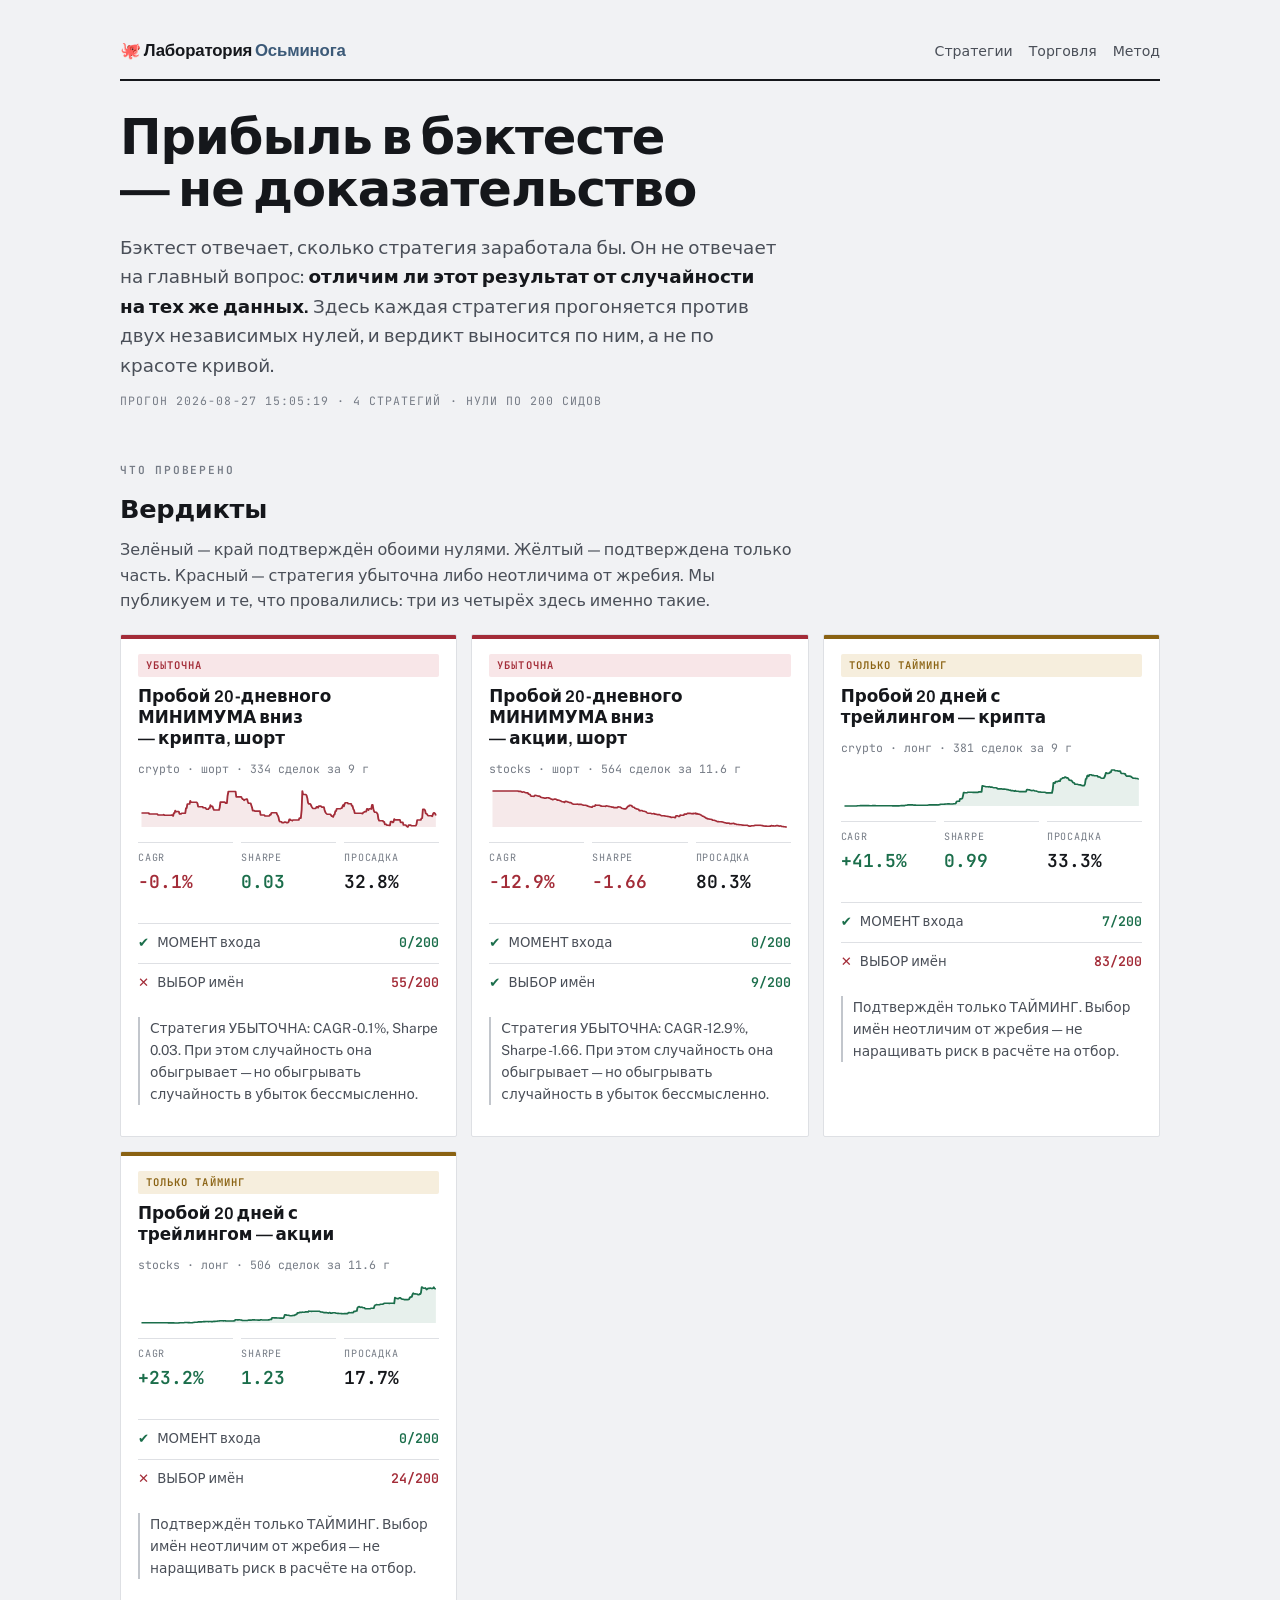
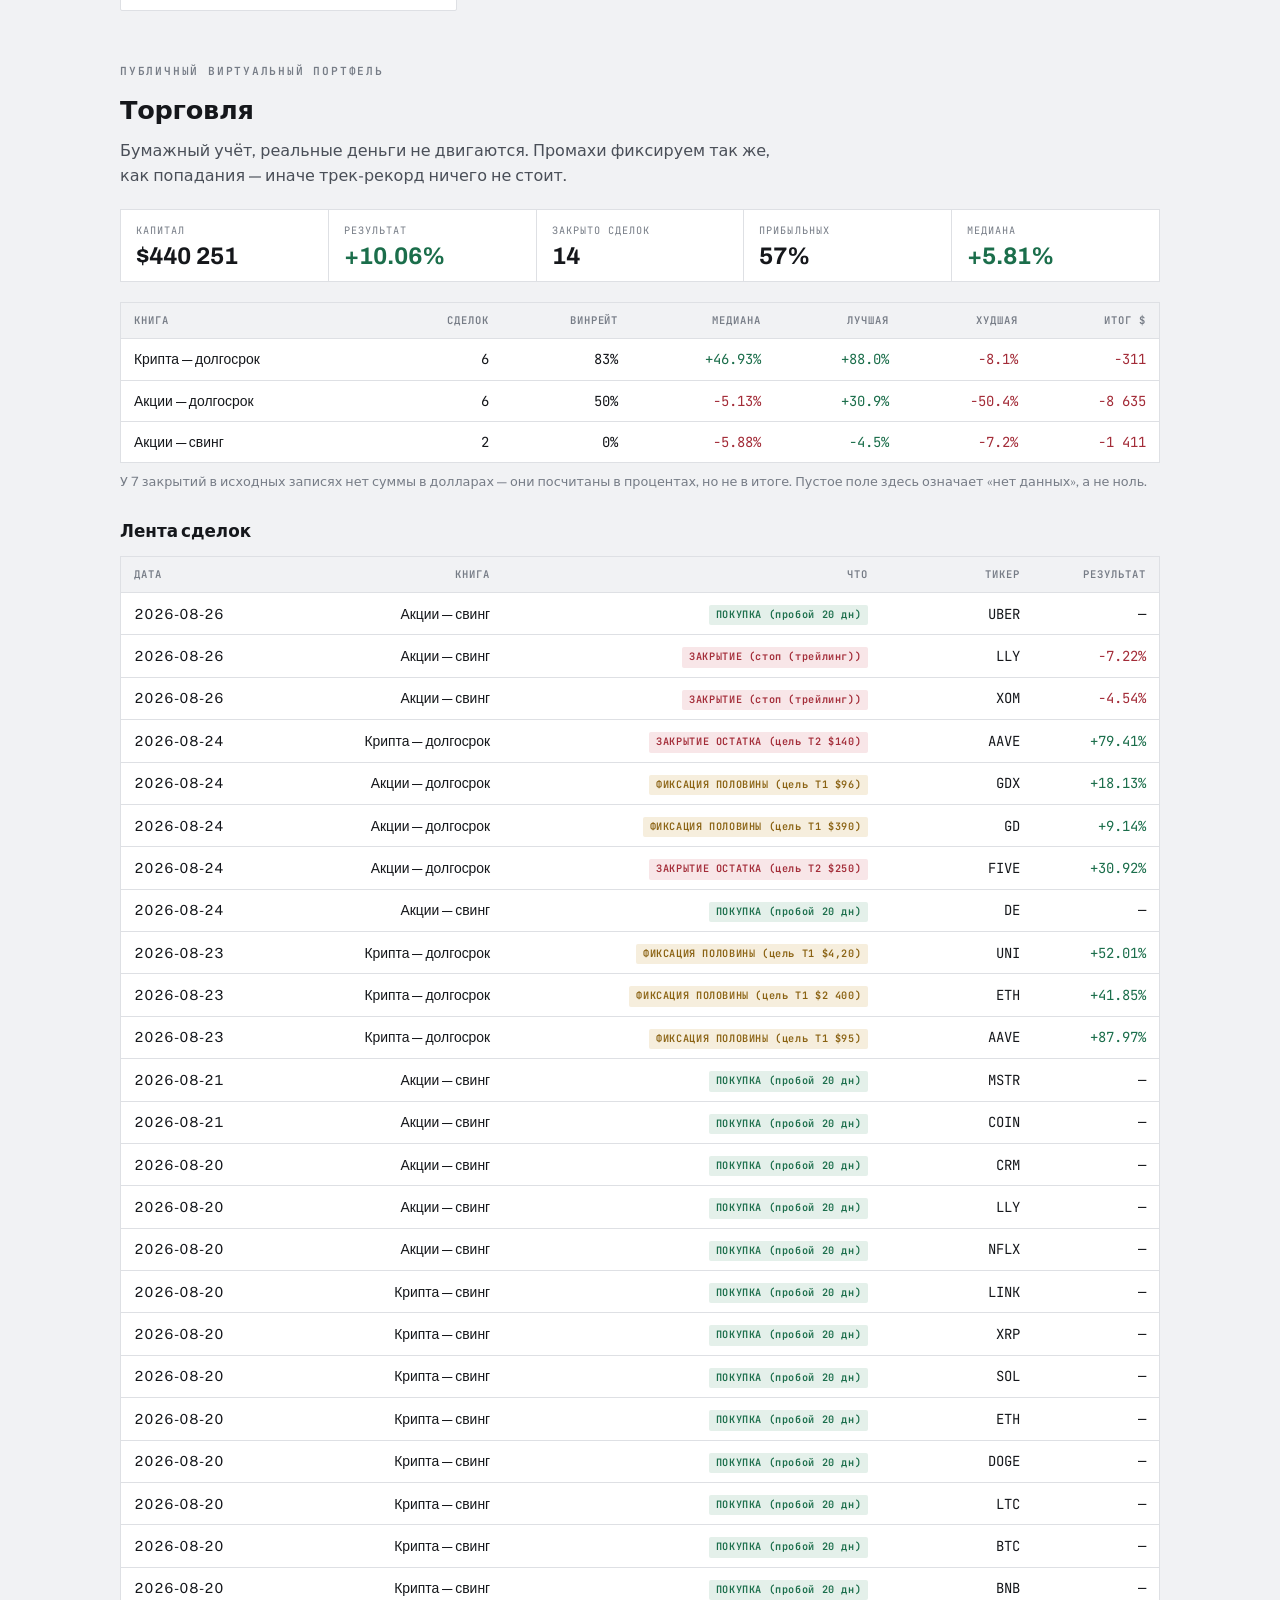
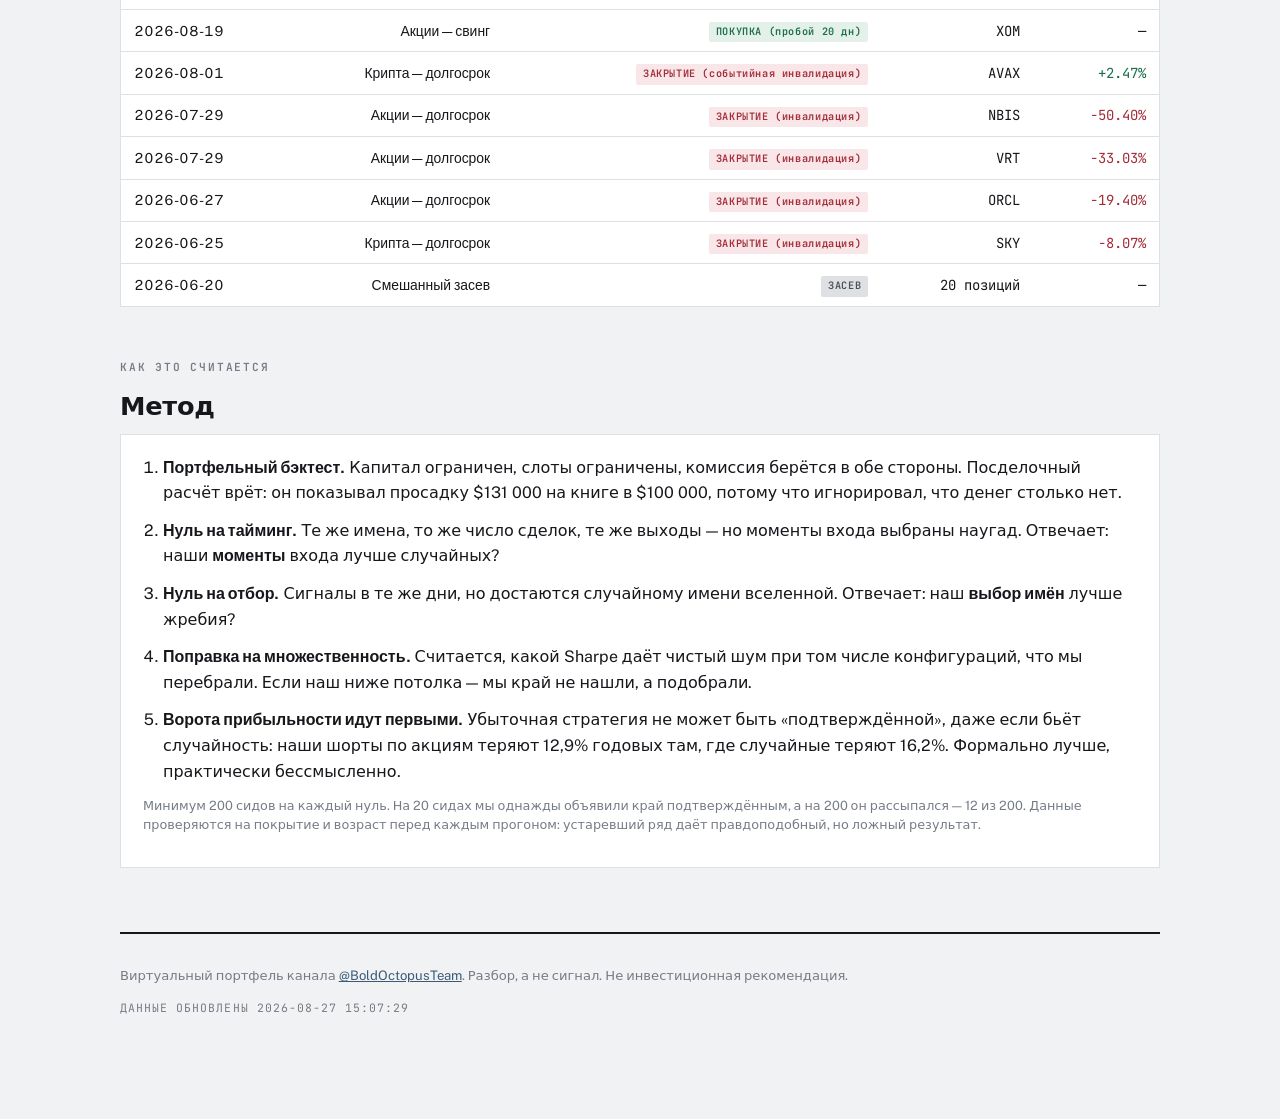
==== index.html @ 8f986a15 "Лаборатория Осьминога: проверка стратегий против случайности" ====
<!doctype html>
<html lang="ru">
<head>
<meta charset="utf-8">
<meta name="viewport" content="width=device-width, initial-scale=1">
<title>Лаборатория Осьминога — проверка стратегий против случайности</title>
<meta name="description" content="Бэктест отвечает, сколько заработала бы стратегия. Мы отвечаем на другой вопрос: отличим ли результат от случайности на тех же данных.">
<link rel="preconnect" href="https://fonts.googleapis.com">
<link rel="preconnect" href="https://fonts.gstatic.com" crossorigin>
<link rel="stylesheet" href="https://fonts.googleapis.com/css2?family=Archivo:wght@500;600;700&family=Public+Sans:wght@400;500;600&family=JetBrains+Mono:wght@400;500;600&display=swap">
<style>
:root{
  --paper:#F1F2F4; --card:#FFFFFF; --ink:#15171B; --soft:#4A4F58; --mute:#767C86;
  --rule:#DEE0E4; --firm:#C2C6CC;
  --slate:#3C5A78;
  --ok:#1B6E4B; --ok-bg:#E4F0EA;
  --warn:#8A6212; --warn-bg:#F6EEDD;
  --bad:#A32C38; --bad-bg:#F8E6E8;
}
@media (prefers-color-scheme:dark){:root:not([data-theme="light"]){
  --paper:#131519; --card:#1B1E24; --ink:#E9EBEF; --soft:#AEB4BE; --mute:#7F8792;
  --rule:#2A2E36; --firm:#3D434D;
  --slate:#8FB0D0;
  --ok:#5CC08C; --ok-bg:#16291F;
  --warn:#D5A052; --warn-bg:#2B2216;
  --bad:#E4737F; --bad-bg:#2E1A1D;
}}
:root[data-theme="dark"]{
  --paper:#131519; --card:#1B1E24; --ink:#E9EBEF; --soft:#AEB4BE; --mute:#7F8792;
  --rule:#2A2E36; --firm:#3D434D; --slate:#8FB0D0;
  --ok:#5CC08C; --ok-bg:#16291F; --warn:#D5A052; --warn-bg:#2B2216;
  --bad:#E4737F; --bad-bg:#2E1A1D;
}
*{box-sizing:border-box}
body{margin:0;background:var(--paper);color:var(--ink);
  font-family:"Public Sans",system-ui,-apple-system,sans-serif;font-size:16px;line-height:1.6;
  -webkit-font-smoothing:antialiased}
.wrap{max-width:1080px;margin:0 auto;padding:0 20px 90px}
h1,h2,h3{font-family:Archivo,system-ui,sans-serif;text-wrap:balance;margin:0}
h1{font-size:clamp(2rem,5vw,3.1rem);font-weight:700;line-height:1.05;letter-spacing:-.02em}
h2{font-size:1.6rem;font-weight:700;letter-spacing:-.01em;margin-bottom:6px}
h3{font-size:1.05rem;font-weight:600}
a{color:var(--slate)}
.mono{font-family:"JetBrains Mono",ui-monospace,monospace;font-variant-numeric:tabular-nums}

header.top{border-bottom:2px solid var(--ink);padding:38px 0 14px;margin-bottom:30px;
  display:flex;flex-wrap:wrap;gap:8px 20px;align-items:baseline}
.brand{font-family:Archivo,sans-serif;font-weight:700;font-size:1.05rem;letter-spacing:-.01em}
.brand span{color:var(--slate)}
nav{margin-left:auto;display:flex;gap:16px;flex-wrap:wrap}
nav a{font-size:.88rem;font-weight:500;text-decoration:none;color:var(--soft)}
nav a:hover{color:var(--ink)}
.lede{font-size:1.15rem;color:var(--soft);max-width:660px;margin:18px 0 8px}
.lede b{color:var(--ink);font-weight:600}
.stamp{font-family:"JetBrains Mono",monospace;font-size:.72rem;letter-spacing:.09em;
  text-transform:uppercase;color:var(--mute)}

section{margin-top:52px;scroll-margin-top:20px}
.eyebrow{font-family:"JetBrains Mono",monospace;font-size:.7rem;font-weight:600;
  letter-spacing:.16em;text-transform:uppercase;color:var(--mute);display:block;margin-bottom:10px}
.sub{color:var(--soft);max-width:680px;margin:0 0 20px}

/* --- вердикты --- */
.grid{display:grid;grid-template-columns:repeat(auto-fit,minmax(285px,1fr));gap:14px}
.strat{background:var(--card);border:1px solid var(--rule);border-radius:2px;
  padding:0;overflow:hidden;display:flex;flex-direction:column}
.strat .bar{height:4px}
.bar.confirmed{background:var(--ok)} .bar.timing_only,.bar.selection_only{background:var(--warn)}
.bar.not_confirmed,.bar.unprofitable{background:var(--bad)}
.strat .body{padding:15px 17px 17px;display:flex;flex-direction:column;gap:10px;flex:1}
.tag{display:inline-block;font-family:"JetBrains Mono",monospace;font-size:.66rem;font-weight:600;
  letter-spacing:.1em;text-transform:uppercase;padding:3px 8px;border-radius:2px}
.tag.confirmed{background:var(--ok-bg);color:var(--ok)}
.tag.timing_only,.tag.selection_only{background:var(--warn-bg);color:var(--warn)}
.tag.not_confirmed,.tag.unprofitable{background:var(--bad-bg);color:var(--bad)}
.strat h3{line-height:1.25}
.meta{font-family:"JetBrains Mono",monospace;font-size:.72rem;color:var(--mute)}
.nums{display:grid;grid-template-columns:repeat(3,1fr);gap:8px;margin-top:2px}
.nums div{border-top:1px solid var(--rule);padding-top:7px}
.nums dt{font-family:"JetBrains Mono",monospace;font-size:.63rem;letter-spacing:.08em;
  text-transform:uppercase;color:var(--mute);margin-bottom:2px}
.nums dd{margin:0;font-family:"JetBrains Mono",monospace;font-size:1.12rem;font-weight:600}
.pos{color:var(--ok)} .neg{color:var(--bad)}
.spark{width:100%;height:42px;display:block}
.nullrow{display:flex;gap:8px;align-items:baseline;font-size:.83rem;color:var(--soft);
  border-top:1px solid var(--rule);padding-top:8px}
.nullrow b{font-family:"JetBrains Mono",monospace;font-weight:600}
.pass{color:var(--ok)} .fail{color:var(--bad)}
.why{font-size:.86rem;color:var(--soft);border-left:2px solid var(--firm);padding-left:10px}

/* --- таблицы --- */
.tbox{overflow-x:auto;border:1px solid var(--rule);background:var(--card)}
table{border-collapse:collapse;width:100%;min-width:600px;font-size:.87rem}
th,td{padding:9px 13px;text-align:right;border-bottom:1px solid var(--rule);
  font-variant-numeric:tabular-nums}
th:first-child,td:first-child{text-align:left}
thead th{font-family:"JetBrains Mono",monospace;font-size:.66rem;font-weight:600;
  letter-spacing:.09em;text-transform:uppercase;color:var(--mute);background:var(--paper)}
tbody td{font-family:"JetBrains Mono",monospace}
tbody td:first-child,tbody td.txt{font-family:"Public Sans",sans-serif}
tbody tr:last-child td{border-bottom:none}
.pill{display:inline-block;font-family:"JetBrains Mono",monospace;font-size:.64rem;
  font-weight:600;padding:2px 7px;border-radius:2px;letter-spacing:.06em}
.pill.close{background:var(--bad-bg);color:var(--bad)}
.pill.partial{background:var(--warn-bg);color:var(--warn)}
.pill.open{background:var(--ok-bg);color:var(--ok)}
.pill.seed{background:var(--rule);color:var(--soft)}

.kpi{display:grid;grid-template-columns:repeat(auto-fit,minmax(140px,1fr));gap:1px;
  background:var(--rule);border:1px solid var(--rule);margin-bottom:20px}
.kpi div{background:var(--card);padding:13px 15px}
.kpi dt{font-family:"JetBrains Mono",monospace;font-size:.64rem;letter-spacing:.1em;
  text-transform:uppercase;color:var(--mute);margin-bottom:5px}
.kpi dd{margin:0;font-family:Archivo,sans-serif;font-size:1.5rem;font-weight:700;
  font-variant-numeric:tabular-nums;line-height:1}

.note{font-size:.8rem;color:var(--mute);margin-top:9px;line-height:1.5}
.method{background:var(--card);border:1px solid var(--rule);padding:20px 22px}
.method ol{margin:0;padding-left:20px}
.method li{margin-bottom:12px}
.method li b{font-family:Archivo,sans-serif}
footer{border-top:2px solid var(--ink);margin-top:64px;padding-top:18px;
  font-size:.82rem;color:var(--mute)}
.err{background:var(--bad-bg);color:var(--bad);padding:14px 16px;border:1px solid var(--bad)}
</style>
</head>
<body>
<div class="wrap">

<header class="top">
  <div class="brand">🐙 Лаборатория <span>Осьминога</span></div>
  <nav>
    <a href="#verdicts">Стратегии</a>
    <a href="#trading">Торговля</a>
    <a href="#method">Метод</a>
  </nav>
</header>

<h1>Прибыль в бэктесте — не доказательство</h1>
<p class="lede">Бэктест отвечает, сколько стратегия заработала бы. Он не отвечает на главный вопрос: <b>отличим ли этот результат от случайности на тех же данных.</b> Здесь каждая стратегия прогоняется против двух независимых нулей, и вердикт выносится по ним, а не по красоте кривой.</p>
<p class="stamp" id="stamp">загрузка…</p>

<section id="verdicts">
  <span class="eyebrow">Что проверено</span>
  <h2>Вердикты</h2>
  <p class="sub">Зелёный — край подтверждён обоими нулями. Жёлтый — подтверждена только часть. Красный — стратегия убыточна либо неотличима от жребия. Мы публикуем и те, что провалились: три из четырёх здесь именно такие.</p>
  <div class="grid" id="strats"></div>
</section>

<section id="trading">
  <span class="eyebrow">Публичный виртуальный портфель</span>
  <h2>Торговля</h2>
  <p class="sub">Бумажный учёт, реальные деньги не двигаются. Промахи фиксируем так же, как попадания — иначе трек-рекорд ничего не стоит.</p>
  <dl class="kpi" id="kpi"></dl>
  <div class="tbox"><table id="books"></table></div>
  <p class="note" id="booknote"></p>
  <h3 style="margin:28px 0 10px">Лента сделок</h3>
  <div class="tbox"><table id="trades"></table></div>
</section>

<section id="method">
  <span class="eyebrow">Как это считается</span>
  <h2>Метод</h2>
  <div class="method">
    <ol>
      <li><b>Портфельный бэктест.</b> Капитал ограничен, слоты ограничены, комиссия берётся в обе стороны. Посделочный расчёт врёт: он показывал просадку $131 000 на книге в $100 000, потому что игнорировал, что денег столько нет.</li>
      <li><b>Нуль на тайминг.</b> Те же имена, то же число сделок, те же выходы — но моменты входа выбраны наугад. Отвечает: наши <b>моменты</b> входа лучше случайных?</li>
      <li><b>Нуль на отбор.</b> Сигналы в те же дни, но достаются случайному имени вселенной. Отвечает: наш <b>выбор имён</b> лучше жребия?</li>
      <li><b>Поправка на множественность.</b> Считается, какой Sharpe даёт чистый шум при том числе конфигураций, что мы перебрали. Если наш ниже потолка — мы край не нашли, а подобрали.</li>
      <li><b>Ворота прибыльности идут первыми.</b> Убыточная стратегия не может быть «подтверждённой», даже если бьёт случайность: наши шорты по акциям теряют 12,9% годовых там, где случайные теряют 16,2%. Формально лучше, практически бессмысленно.</li>
    </ol>
    <p class="note">Минимум 200 сидов на каждый нуль. На 20 сидах мы однажды объявили край подтверждённым, а на 200 он рассыпался — 12 из 200. Данные проверяются на покрытие и возраст перед каждым прогоном: устаревший ряд даёт правдоподобный, но ложный результат.</p>
  </div>
</section>

<footer>
  <p>Виртуальный портфель канала <a href="https://t.me/BoldOctopusTeam">@BoldOctopusTeam</a>. Разбор, а не сигнал. Не инвестиционная рекомендация.</p>
  <p id="foot" class="stamp"></p>
</footer>
</div>

<script>
const fmt=(v,d=1)=>v==null?"н/д":(v>0?"+":"")+v.toFixed(d);
const cls=v=>v==null?"":(v>0?"pos":v<0?"neg":"");
const esc=s=>String(s??"").replace(/[&<>"]/g,c=>({"&":"&amp;","<":"&lt;",">":"&gt;",'"':"&quot;"}[c]));

function spark(curve){
  if(!curve||curve.length<2) return "";
  const n=curve.length, lo=Math.min(...curve), hi=Math.max(...curve), W=260, H=42, P=3;
  const X=i=>P+i*(W-2*P)/(n-1), Y=v=>H-P-(v-lo)/(hi-lo||1)*(H-2*P);
  const line=curve.map((v,i)=>(i?"L":"M")+X(i).toFixed(1)+" "+Y(v).toFixed(1)).join(" ");
  const up=curve[n-1]>=curve[0];
  const col=up?"var(--ok)":"var(--bad)";
  return `<svg class="spark" viewBox="0 0 ${W} ${H}" preserveAspectRatio="none" aria-hidden="true">
    <path d="${line} L${X(n-1).toFixed(1)} ${H-P} L${P} ${H-P} Z" fill="${col}" opacity=".10"/>
    <path d="${line}" fill="none" stroke="${col}" stroke-width="1.6" stroke-linejoin="round"/></svg>`;
}

function nullRow(n){
  if(!n||n.error) return "";
  const ok=n.passed;
  return `<div class="nullrow"><span class="${ok?'pass':'fail'}">${ok?"✔":"✕"}</span>
    <span style="flex:1">${esc(n.what)}</span>
    <b class="${ok?'pass':'fail'}">${n.beat}/${n.n}</b></div>`;
}

fetch("lab.json").then(r=>r.json()).then(d=>{
  document.getElementById("stamp").textContent =
    "прогон "+d.generated.replace("T"," ")+" · "+d.strategies.length+" стратегий · нули по "+
    (d.strategies[0]?.seeds??200)+" сидов";
  document.getElementById("strats").innerHTML = d.strategies.map(s=>{
    const st=s.overall.state, r=s.real, h=s.health;
    const label={confirmed:"край подтверждён",timing_only:"только тайминг",
      selection_only:"только отбор",not_confirmed:"не подтверждён",unprofitable:"убыточна"}[st]||st;
    const stale=h.state!=="fresh"?` · ⚠ данные ${h.age_days} дн`:"";
    return `<article class="strat"><div class="bar ${st}"></div><div class="body">
      <span class="tag ${st}">${label}</span>
      <h3>${esc(s.name)}</h3>
      <div class="meta">${esc(s.universe)} · ${s.direction==="short"?"шорт":"лонг"} · ${r.trades} сделок за ${r.years} г${stale}</div>
      ${spark(r.curve)}
      <dl class="nums">
        <div><dt>CAGR</dt><dd class="${cls(r.cagr)}">${fmt(r.cagr)}%</dd></div>
        <div><dt>Sharpe</dt><dd class="${cls(r.sharpe)}">${r.sharpe.toFixed(2)}</dd></div>
        <div><dt>просадка</dt><dd>${r.dd.toFixed(1)}%</dd></div>
      </dl>
      ${nullRow(s.timing)}${nullRow(s.selection)}
      <p class="why">${esc(s.overall.text)}</p>
    </div></article>`;
  }).join("");
}).catch(e=>{document.getElementById("strats").innerHTML=
  '<div class="err">Не удалось загрузить lab.json — вердикты не показаны. Это отсутствие данных, а не отсутствие проблем.</div>';});

fetch("trades.json").then(r=>r.json()).then(d=>{
  const t=d.stats.total, s=d.summary||{};
  document.getElementById("kpi").innerHTML=`
    <div><dt>капитал</dt><dd>$${Math.round(s.value||0).toLocaleString("ru")}</dd></div>
    <div><dt>результат</dt><dd class="${cls(s.pnl_pct)}">${fmt(s.pnl_pct,2)}%</dd></div>
    <div><dt>закрыто сделок</dt><dd>${t.n}</dd></div>
    <div><dt>прибыльных</dt><dd>${t.win_rate.toFixed(0)}%</dd></div>
    <div><dt>медиана</dt><dd class="${cls(t.median)}">${fmt(t.median,2)}%</dd></div>`;

  const bk=Object.values(d.stats.by_book);
  document.getElementById("books").innerHTML=
    `<thead><tr><th>Книга</th><th>Сделок</th><th>Винрейт</th><th>Медиана</th><th>Лучшая</th><th>Худшая</th><th>Итог $</th></tr></thead><tbody>`+
    bk.map(b=>`<tr><td>${esc(b.title)}</td><td>${b.n}</td><td>${b.win_rate.toFixed(0)}%</td>
      <td class="${cls(b.median)}">${fmt(b.median,2)}%</td>
      <td class="pos">${fmt(b.best,1)}%</td><td class="neg">${fmt(b.worst,1)}%</td>
      <td class="${cls(b.usd)}">${b.usd==null?"нет сумм":Math.round(b.usd).toLocaleString("ru")}</td></tr>`).join("")+
    `</tbody>`;
  const miss=bk.reduce((a,b)=>a+(b.usd_missing||0),0);
  document.getElementById("booknote").textContent = miss
    ? `У ${miss} закрытий в исходных записях нет суммы в долларах — они посчитаны в процентах, но не в итоге. Пустое поле здесь означает «нет данных», а не ноль.`
    : "";

  const tr=d.trades.slice().reverse();
  document.getElementById("trades").innerHTML=
    `<thead><tr><th>Дата</th><th>Книга</th><th>Что</th><th>Тикер</th><th>Результат</th></tr></thead><tbody>`+
    tr.map(x=>`<tr><td class="mono">${esc(x.date)}</td><td class="txt">${esc(x.book_title)}</td>
      <td class="txt"><span class="pill ${x.kind}">${esc(x.action).slice(0,34)}</span></td>
      <td>${esc(x.ticker)}</td>
      <td class="${cls(x.pct)}">${x.pct==null?"—":fmt(x.pct,2)+"%"}</td></tr>`).join("")+
    `</tbody>`;
  document.getElementById("foot").textContent="данные обновлены "+d.generated.replace("T"," ");
}).catch(e=>{document.getElementById("kpi").innerHTML=
  '<div class="err">Не удалось загрузить trades.json.</div>';});
</script>
</body>
</html>
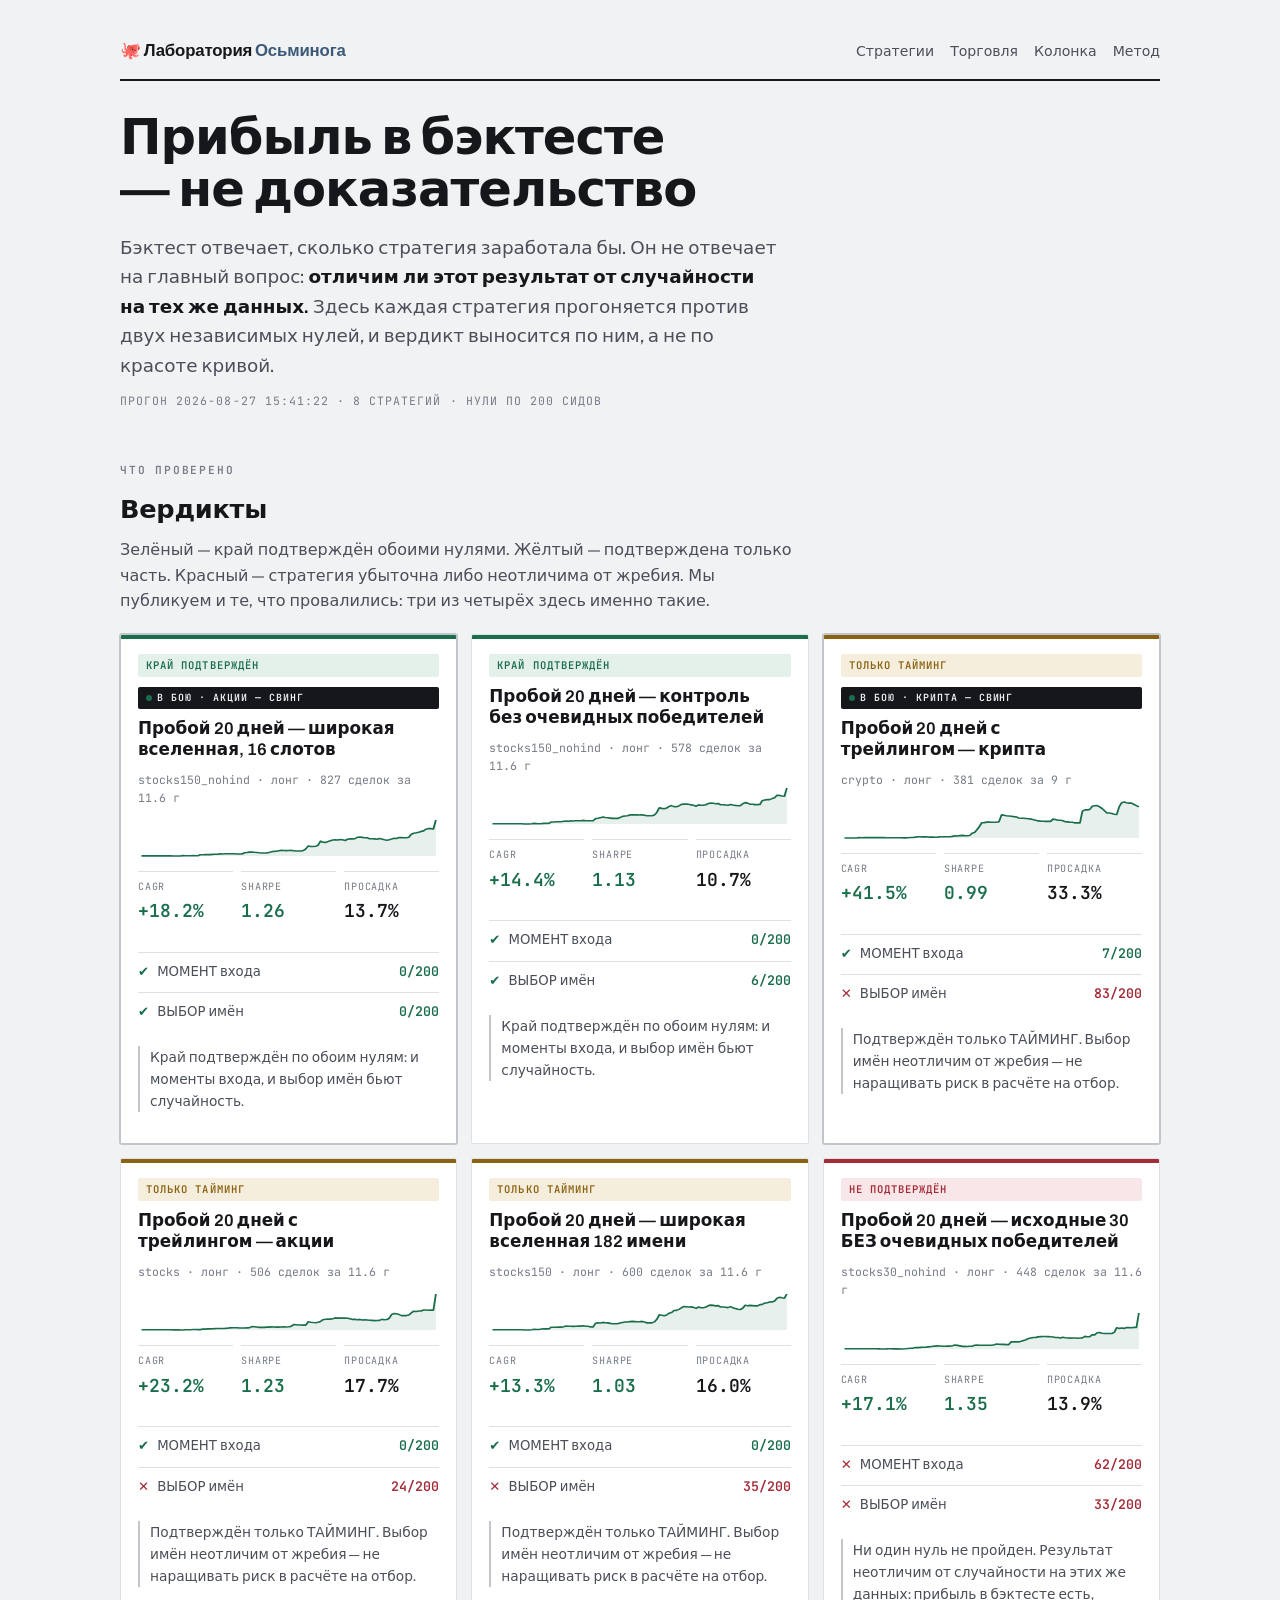
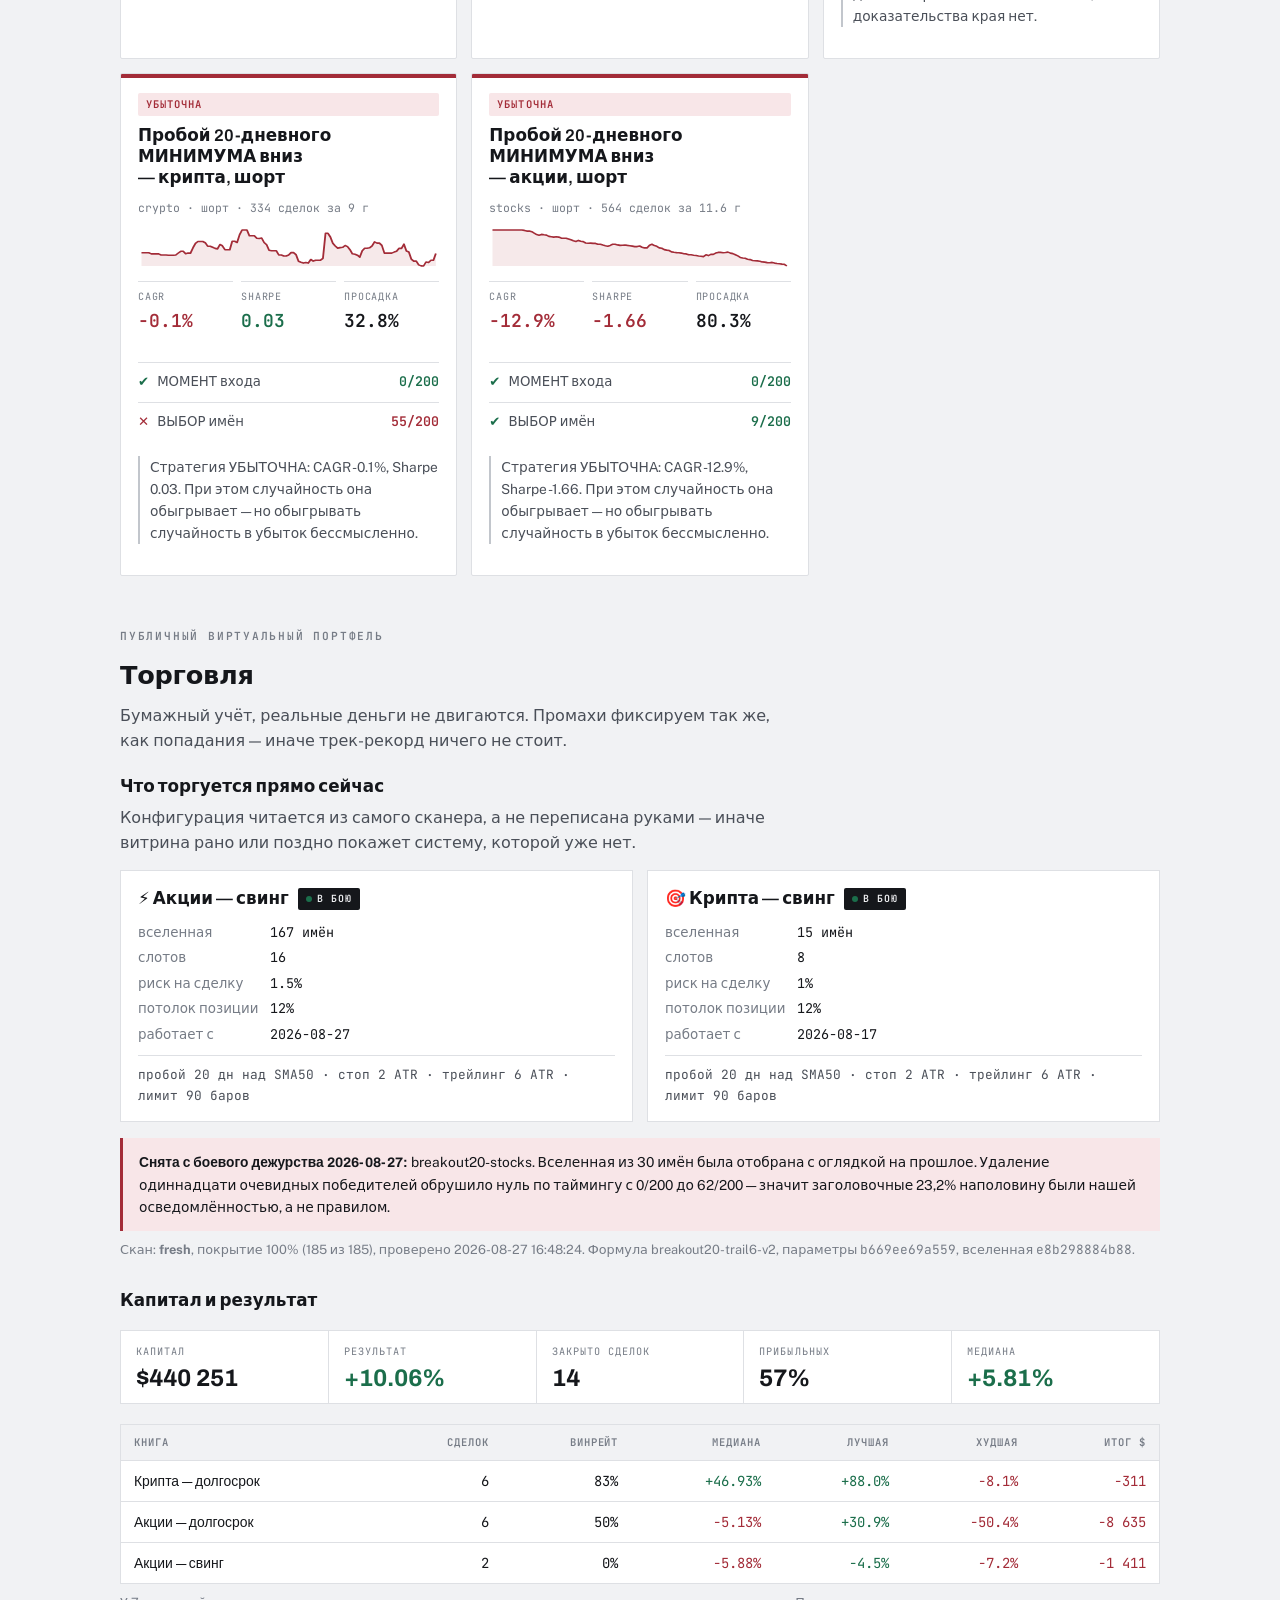
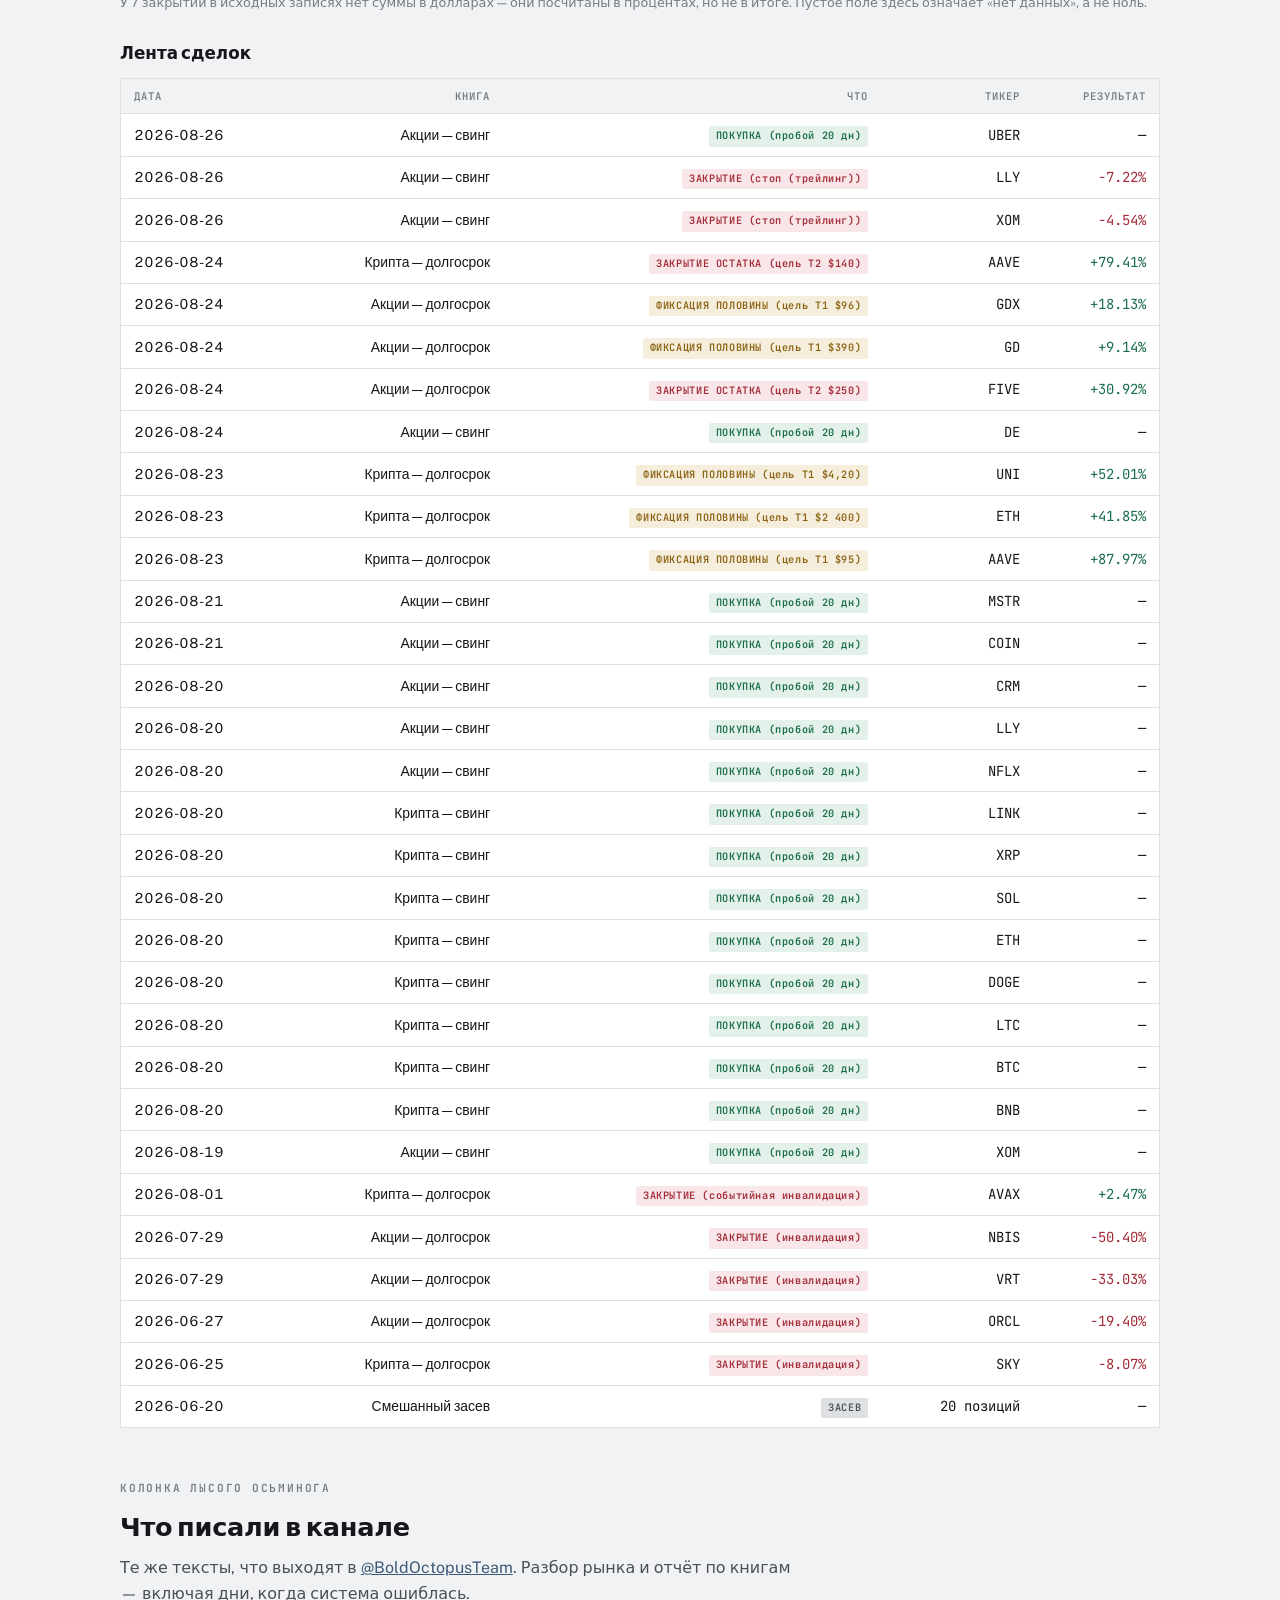
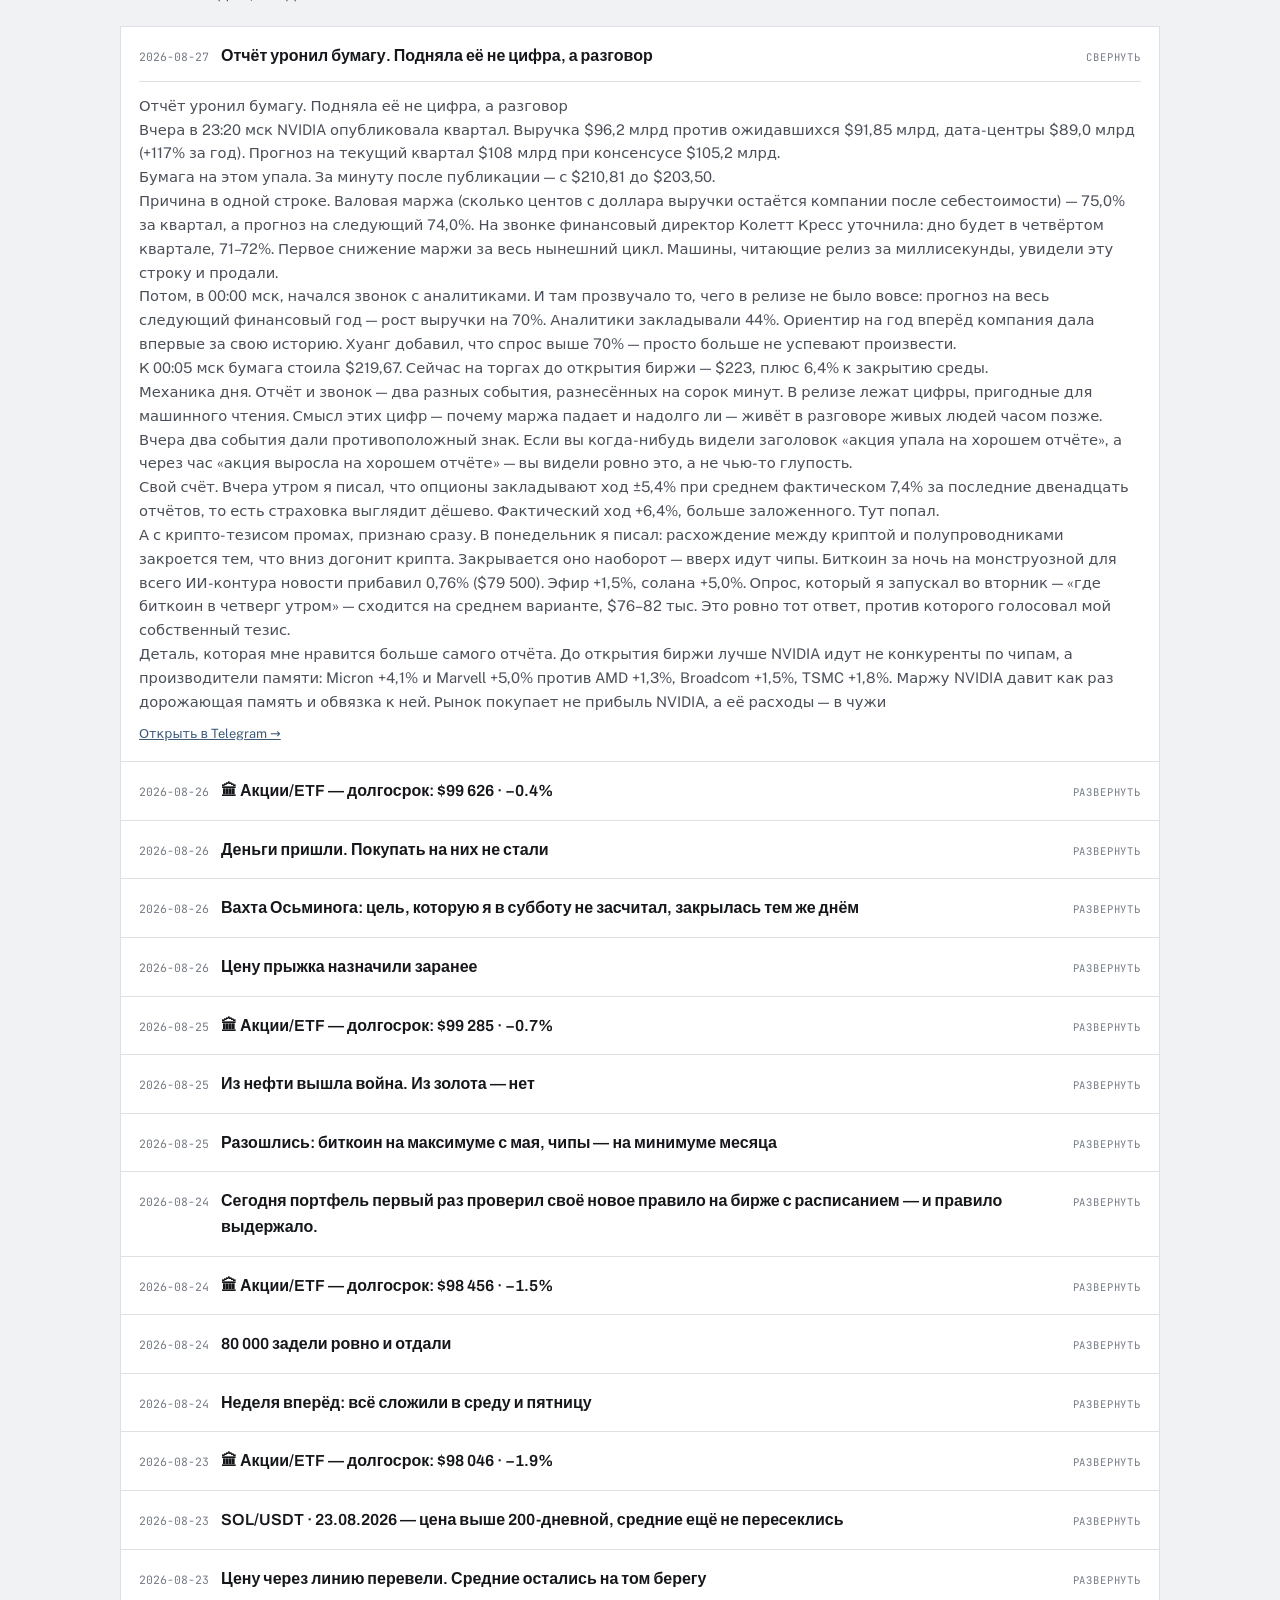
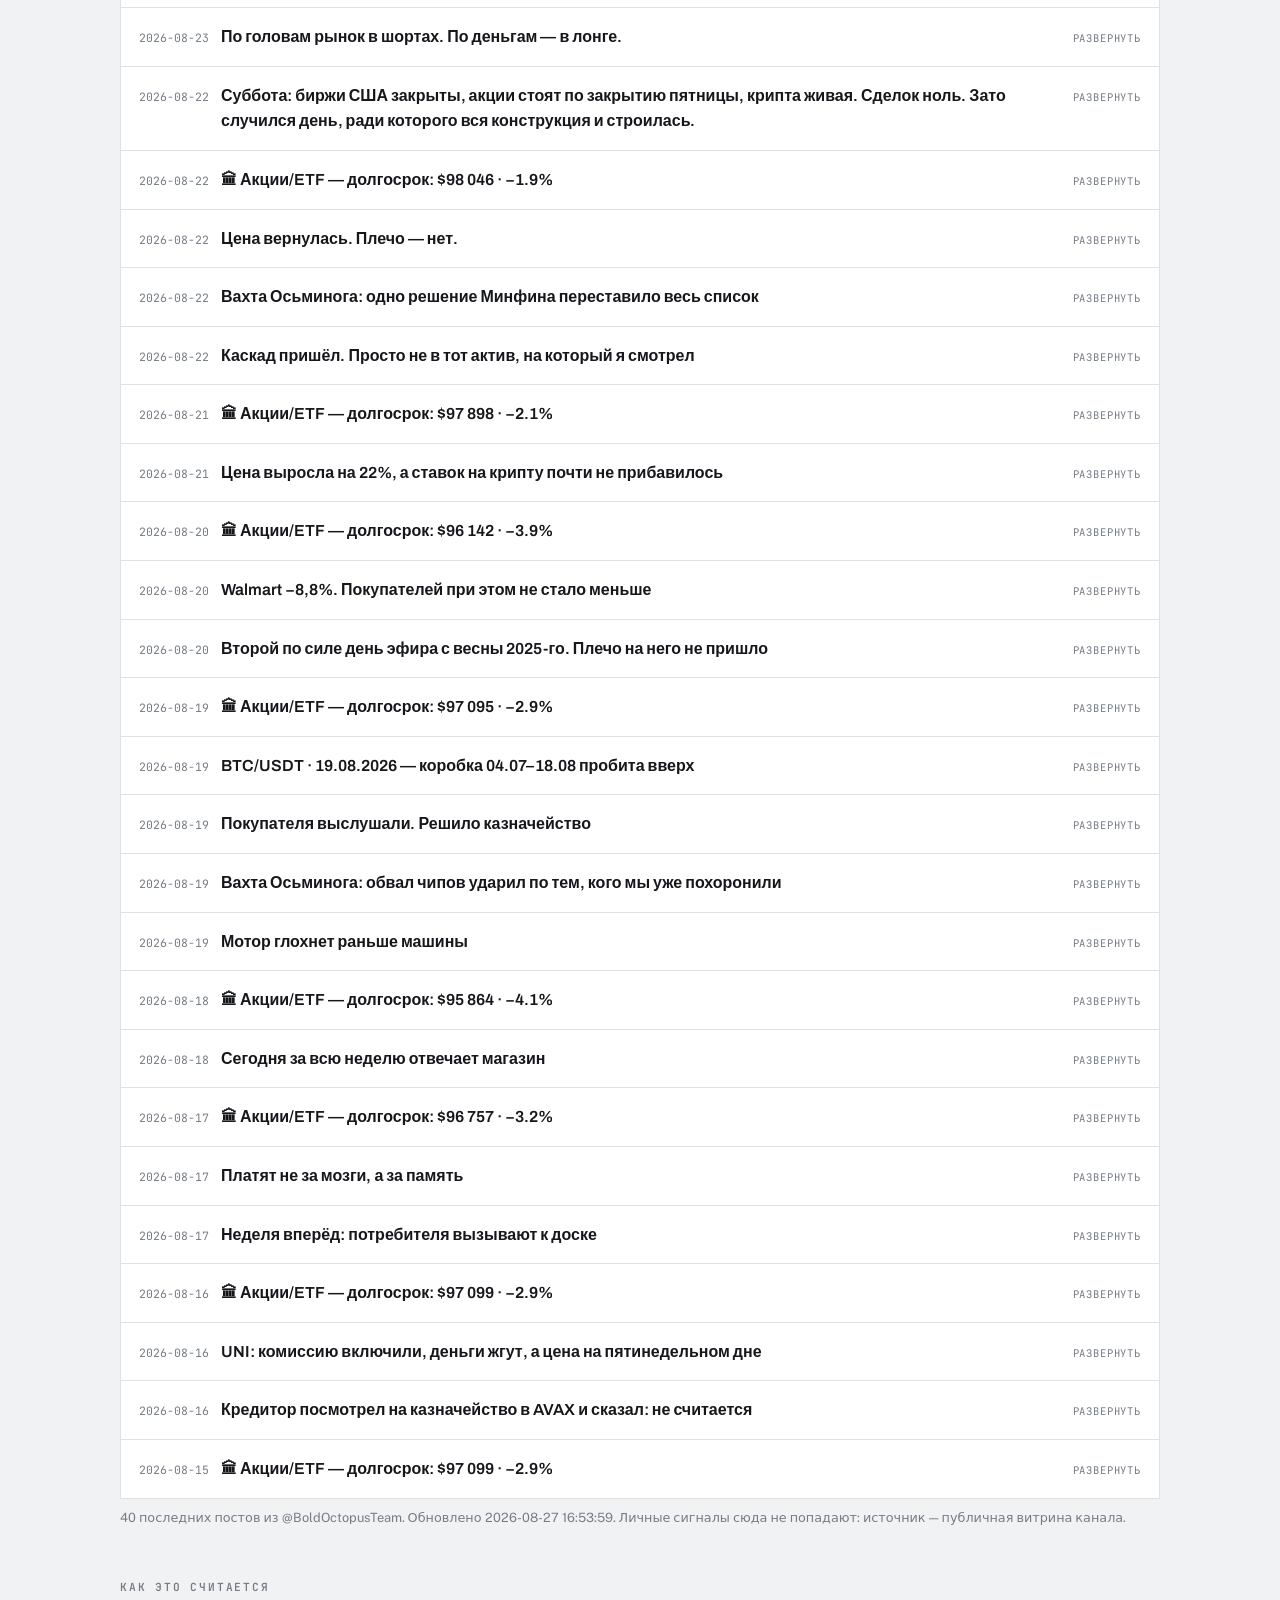
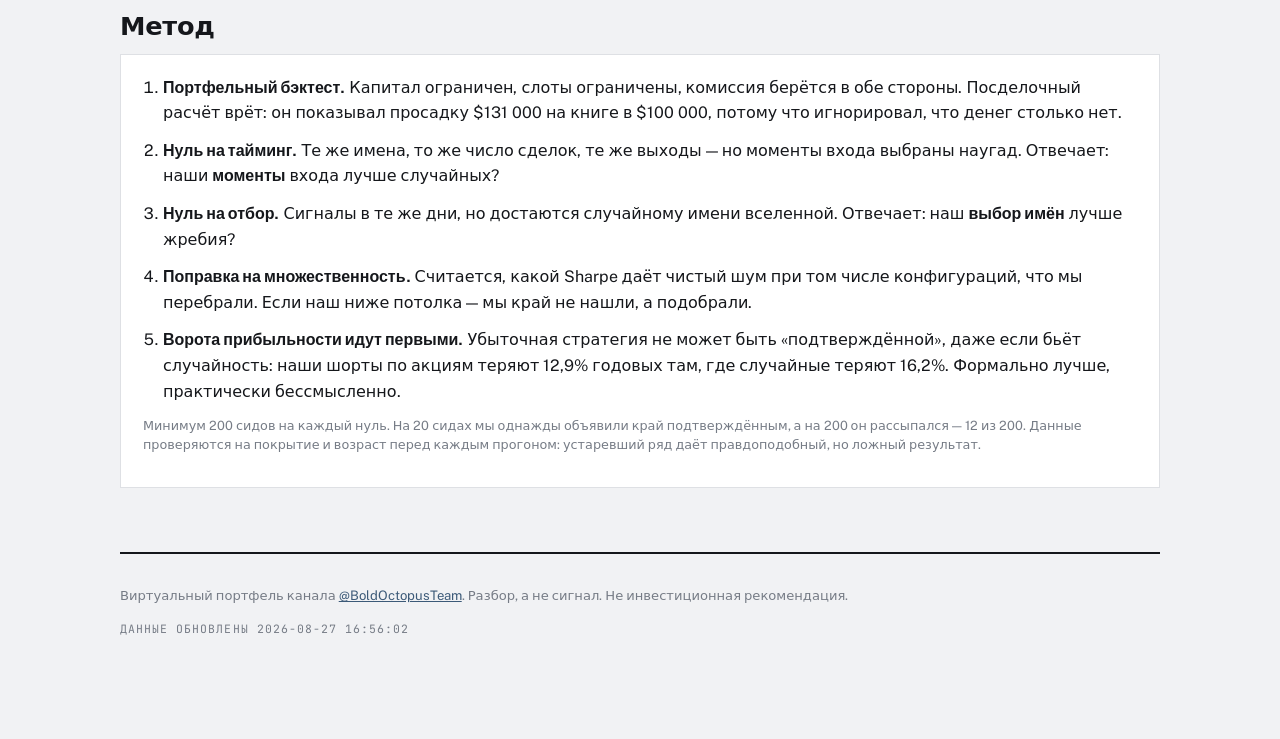
==== commit caf25716: "конфигурация боевых книг и колонка канала на сайте" ====
--- a/index.html
+++ b/index.html
@@ -122,6 +122,45 @@
 footer{border-top:2px solid var(--ink);margin-top:64px;padding-top:18px;
   font-size:.82rem;color:var(--mute)}
 .err{background:var(--bad-bg);color:var(--bad);padding:14px 16px;border:1px solid var(--bad)}
+
+/* --- в бою --- */
+.livebadge{display:inline-flex;align-items:center;gap:5px;font-family:"JetBrains Mono",monospace;
+  font-size:.62rem;font-weight:600;letter-spacing:.1em;text-transform:uppercase;
+  padding:3px 8px;border-radius:2px;background:var(--ink);color:var(--paper)}
+.livebadge::before{content:"";width:6px;height:6px;border-radius:50%;background:var(--ok);
+  box-shadow:0 0 0 0 var(--ok);animation:pulse 2.4s infinite}
+@keyframes pulse{0%{box-shadow:0 0 0 0 rgba(92,192,140,.6)}70%{box-shadow:0 0 0 7px rgba(92,192,140,0)}100%{box-shadow:0 0 0 0 rgba(92,192,140,0)}}
+@media (prefers-reduced-motion:reduce){.livebadge::before{animation:none}}
+.strat.islive{border-color:var(--firm);box-shadow:0 0 0 1px var(--firm)}
+
+.cfg{display:grid;grid-template-columns:repeat(auto-fit,minmax(280px,1fr));gap:14px;margin:0 0 16px}
+.cfg article{border:1px solid var(--rule);background:var(--card);padding:15px 17px}
+.cfg h3{margin-bottom:9px;display:flex;align-items:center;gap:9px;flex-wrap:wrap}
+.cfg dl{display:grid;grid-template-columns:auto 1fr;gap:4px 12px;margin:0;font-size:.84rem}
+.cfg dt{color:var(--mute)}
+.cfg dd{margin:0;font-family:"JetBrains Mono",monospace;font-variant-numeric:tabular-nums}
+.cfg .rule{margin-top:10px;padding-top:9px;border-top:1px solid var(--rule);
+  font-size:.8rem;color:var(--soft);font-family:"JetBrains Mono",monospace}
+.retired{border-left:3px solid var(--bad);background:var(--bad-bg);padding:13px 16px;
+  font-size:.86rem;margin:0 0 8px}
+.retired b{font-family:Archivo,sans-serif}
+
+/* --- колонка --- */
+.posts{display:flex;flex-direction:column;gap:1px;background:var(--rule);
+  border:1px solid var(--rule)}
+.post{background:var(--card);padding:16px 18px}
+.post summary{cursor:pointer;list-style:none;display:flex;gap:12px;align-items:baseline;
+  flex-wrap:wrap}
+.post summary::-webkit-details-marker{display:none}
+.post summary::after{content:"развернуть";margin-left:auto;font-family:"JetBrains Mono",monospace;
+  font-size:.66rem;letter-spacing:.08em;text-transform:uppercase;color:var(--mute)}
+.post[open] summary::after{content:"свернуть"}
+.post .pdate{font-family:"JetBrains Mono",monospace;font-size:.72rem;color:var(--mute);
+  white-space:nowrap}
+.post .ptitle{font-family:Archivo,sans-serif;font-weight:600;font-size:1rem;flex:1;min-width:200px}
+.post .ptext{white-space:pre-wrap;font-size:.92rem;line-height:1.62;color:var(--soft);
+  margin-top:12px;padding-top:12px;border-top:1px solid var(--rule)}
+.post .plink{display:inline-block;margin-top:10px;font-size:.8rem}
 </style>
 </head>
 <body>
@@ -132,6 +171,7 @@
   <nav>
     <a href="#verdicts">Стратегии</a>
     <a href="#trading">Торговля</a>
+    <a href="#column">Колонка</a>
     <a href="#method">Метод</a>
   </nav>
 </header>
@@ -151,11 +191,27 @@
   <span class="eyebrow">Публичный виртуальный портфель</span>
   <h2>Торговля</h2>
   <p class="sub">Бумажный учёт, реальные деньги не двигаются. Промахи фиксируем так же, как попадания — иначе трек-рекорд ничего не стоит.</p>
+
+  <h3 style="margin:0 0 4px">Что торгуется прямо сейчас</h3>
+  <p class="sub" style="margin-bottom:14px">Конфигурация читается из самого сканера, а не переписана руками — иначе витрина рано или поздно покажет систему, которой уже нет.</p>
+  <div class="cfg" id="cfg"></div>
+  <div id="retired"></div>
+  <p class="note" id="cfgnote"></p>
+
+  <h3 style="margin:28px 0 10px">Капитал и результат</h3>
   <dl class="kpi" id="kpi"></dl>
   <div class="tbox"><table id="books"></table></div>
   <p class="note" id="booknote"></p>
   <h3 style="margin:28px 0 10px">Лента сделок</h3>
   <div class="tbox"><table id="trades"></table></div>
+</section>
+
+<section id="column">
+  <span class="eyebrow">Колонка Лысого Осьминога</span>
+  <h2>Что писали в канале</h2>
+  <p class="sub">Те же тексты, что выходят в <a href="https://t.me/BoldOctopusTeam">@BoldOctopusTeam</a>. Разбор рынка и отчёт по книгам — включая дни, когда система ошиблась.</p>
+  <div class="posts" id="posts"></div>
+  <p class="note" id="colnote"></p>
 </section>
 
 <section id="method">
@@ -204,17 +260,64 @@
     <b class="${ok?'pass':'fail'}">${n.beat}/${n.n}</b></div>`;
 }
 
+let LIVE={books:{}};
+const liveOf=id=>Object.values(LIVE.books||{}).find(b=>b.strategy===id);
+
+fetch("live.json").then(r=>r.json()).then(d=>{
+  LIVE=d;
+  const bs=Object.values(d.books||{});
+  document.getElementById("cfg").innerHTML=bs.map(b=>`
+    <article>
+      <h3>${esc(b.title)} <span class="livebadge">в бою</span></h3>
+      <dl>
+        <dt>вселенная</dt><dd>${b.universe_size} имён</dd>
+        <dt>слотов</dt><dd>${b.slots}</dd>
+        <dt>риск на сделку</dt><dd>${b.risk_pct}%</dd>
+        <dt>потолок позиции</dt><dd>${b.max_pos_pct}%</dd>
+        <dt>работает с</dt><dd>${esc(b.since||"—")}</dd>
+      </dl>
+      <div class="rule">пробой ${b.look} дн над SMA${b.trend_sma} · стоп ${b.stop_atr} ATR ·
+      трейлинг ${b.trail_atr} ATR · лимит ${b.max_bars} баров</div>
+    </article>`).join("");
+  document.getElementById("retired").innerHTML=(d.retired||[]).map(r=>
+    `<div class="retired"><b>Снята с боевого дежурства ${esc(r.until)}:</b> ${esc(r.strategy)}. ${esc(r.why)}</div>`).join("");
+  const okScan=d.scan_state==="fresh";
+  document.getElementById("cfgnote").innerHTML=
+    `Скан: <b>${esc(d.scan_state||"неизвестно")}</b>${okScan?"":" — при таком состоянии новые входы запрещены"}, `+
+    `покрытие ${d.scan_coverage}% (${d.scan_ok} из ${d.scanned}), проверено ${esc((d.scan_at||"").replace("T"," "))}. `+
+    `Формула ${esc(d.formula_version)}, параметры <span class="mono">${esc(d.params_hash)}</span>, `+
+    `вселенная <span class="mono">${esc(d.universe_hash)}</span>.`;
+}).catch(()=>{document.getElementById("cfg").innerHTML=
+  '<div class="err">Не удалось загрузить конфигурацию книг. Это отсутствие данных, а не подтверждение, что всё в порядке.</div>';})
+  .finally(()=>loadLab());
+
+fetch("column.json").then(r=>r.json()).then(d=>{
+  const p=d.posts||[];
+  document.getElementById("posts").innerHTML=p.map((x,i)=>`
+    <details class="post"${i===0?" open":""}>
+      <summary><span class="pdate">${esc(x.date)}</span><span class="ptitle">${esc(x.title)}</span></summary>
+      <div class="ptext">${esc(x.text)}</div>
+      <a class="plink" href="${esc(x.url)}" target="_blank" rel="noopener">Открыть в Telegram →</a>
+    </details>`).join("");
+  document.getElementById("colnote").textContent=
+    `${p.length} последних постов из ${esc(d.channel)}. Обновлено ${d.generated.replace("T"," ")}. `+
+    `Личные сигналы сюда не попадают: источник — публичная витрина канала.`;
+}).catch(()=>{document.getElementById("posts").innerHTML=
+  '<div class="err">Колонка не загрузилась.</div>';});
+
+function loadLab(){
 fetch("lab.json").then(r=>r.json()).then(d=>{
   document.getElementById("stamp").textContent =
     "прогон "+d.generated.replace("T"," ")+" · "+d.strategies.length+" стратегий · нули по "+
     (d.strategies[0]?.seeds??200)+" сидов";
   document.getElementById("strats").innerHTML = d.strategies.map(s=>{
-    const st=s.overall.state, r=s.real, h=s.health;
+    const st=s.overall.state, r=s.real, h=s.health, lb=liveOf(s.id);
     const label={confirmed:"край подтверждён",timing_only:"только тайминг",
       selection_only:"только отбор",not_confirmed:"не подтверждён",unprofitable:"убыточна"}[st]||st;
     const stale=h.state!=="fresh"?` · ⚠ данные ${h.age_days} дн`:"";
-    return `<article class="strat"><div class="bar ${st}"></div><div class="body">
-      <span class="tag ${st}">${label}</span>
+    const badge=lb?`<span class="livebadge">в бою · ${esc(lb.title.replace(/^\S+\s/,""))}</span>`:"";
+    return `<article class="strat${lb?" islive":""}"><div class="bar ${st}"></div><div class="body">
+      <span class="tag ${st}">${label}</span>${badge}
       <h3>${esc(s.name)}</h3>
       <div class="meta">${esc(s.universe)} · ${s.direction==="short"?"шорт":"лонг"} · ${r.trades} сделок за ${r.years} г${stale}</div>
       ${spark(r.curve)}
@@ -229,6 +332,7 @@
   }).join("");
 }).catch(e=>{document.getElementById("strats").innerHTML=
   '<div class="err">Не удалось загрузить lab.json — вердикты не показаны. Это отсутствие данных, а не отсутствие проблем.</div>';});
+}
 
 fetch("trades.json").then(r=>r.json()).then(d=>{
   const t=d.stats.total, s=d.summary||{};
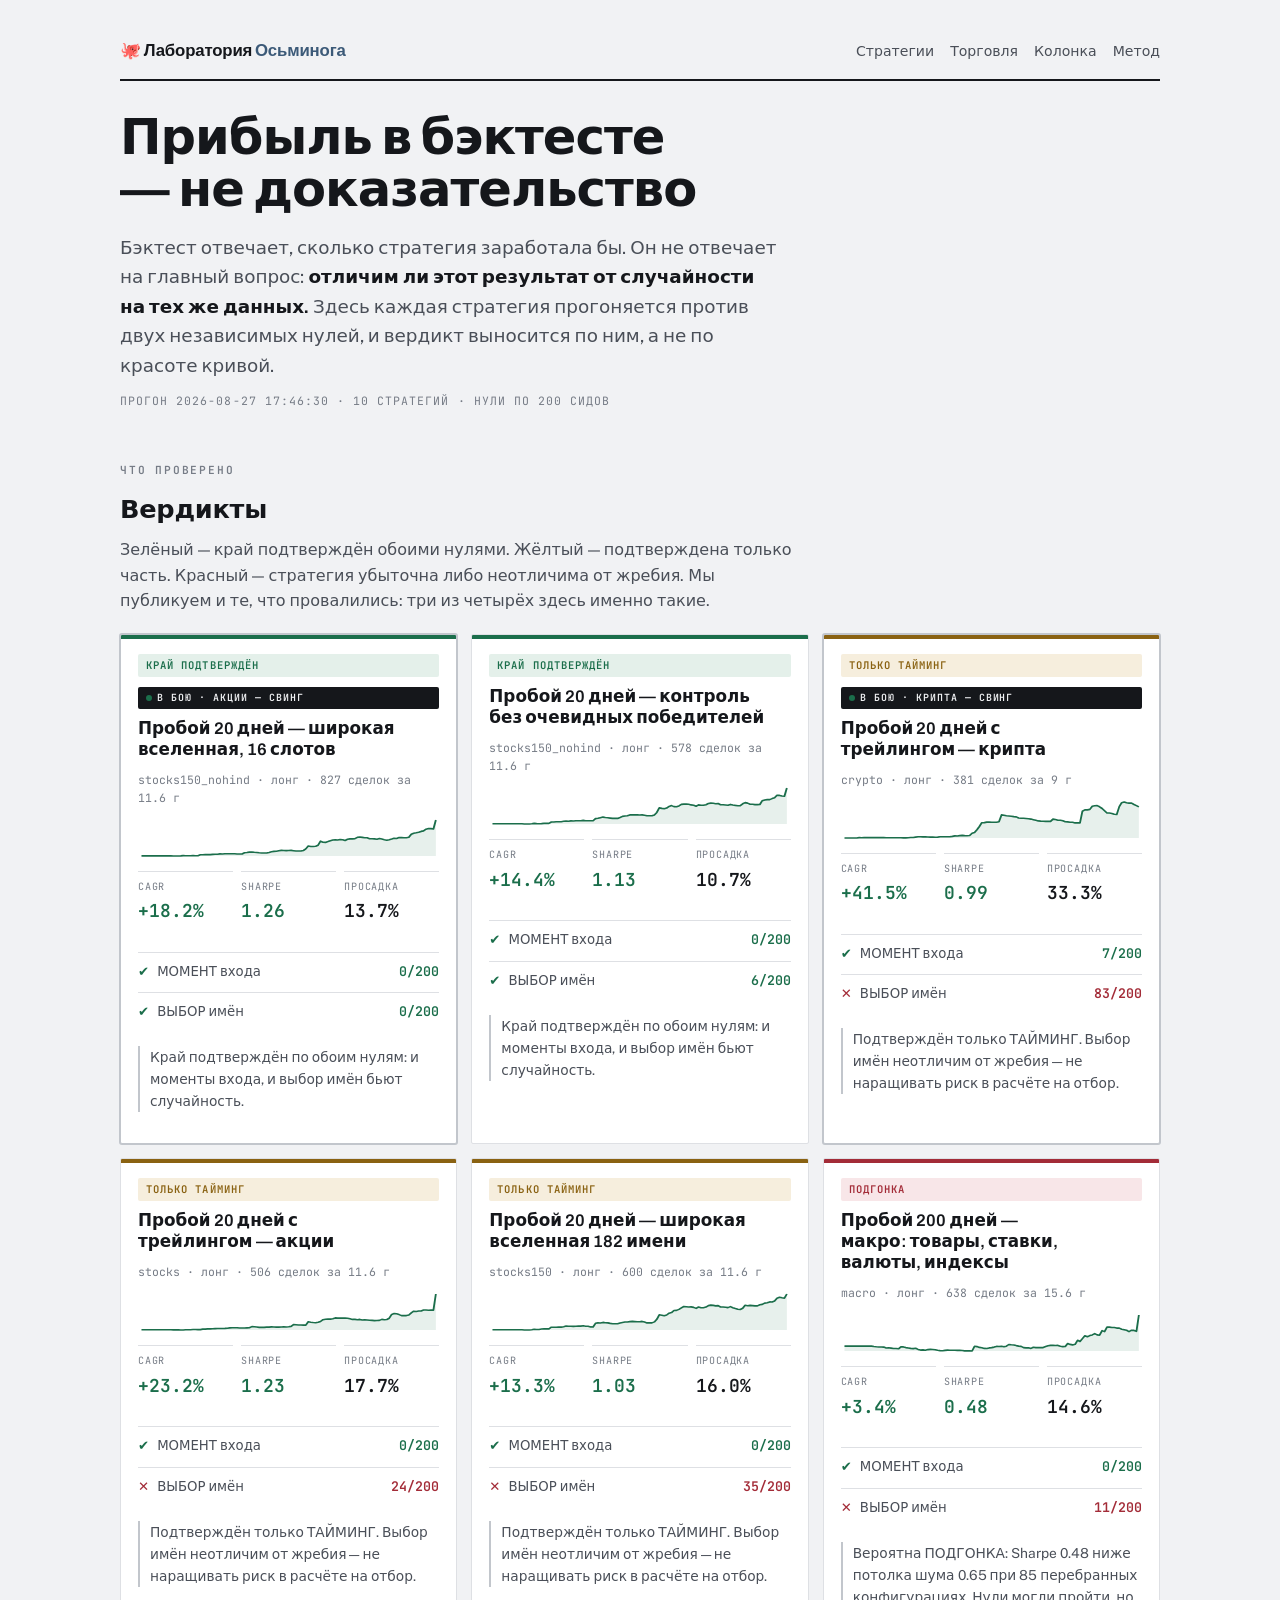
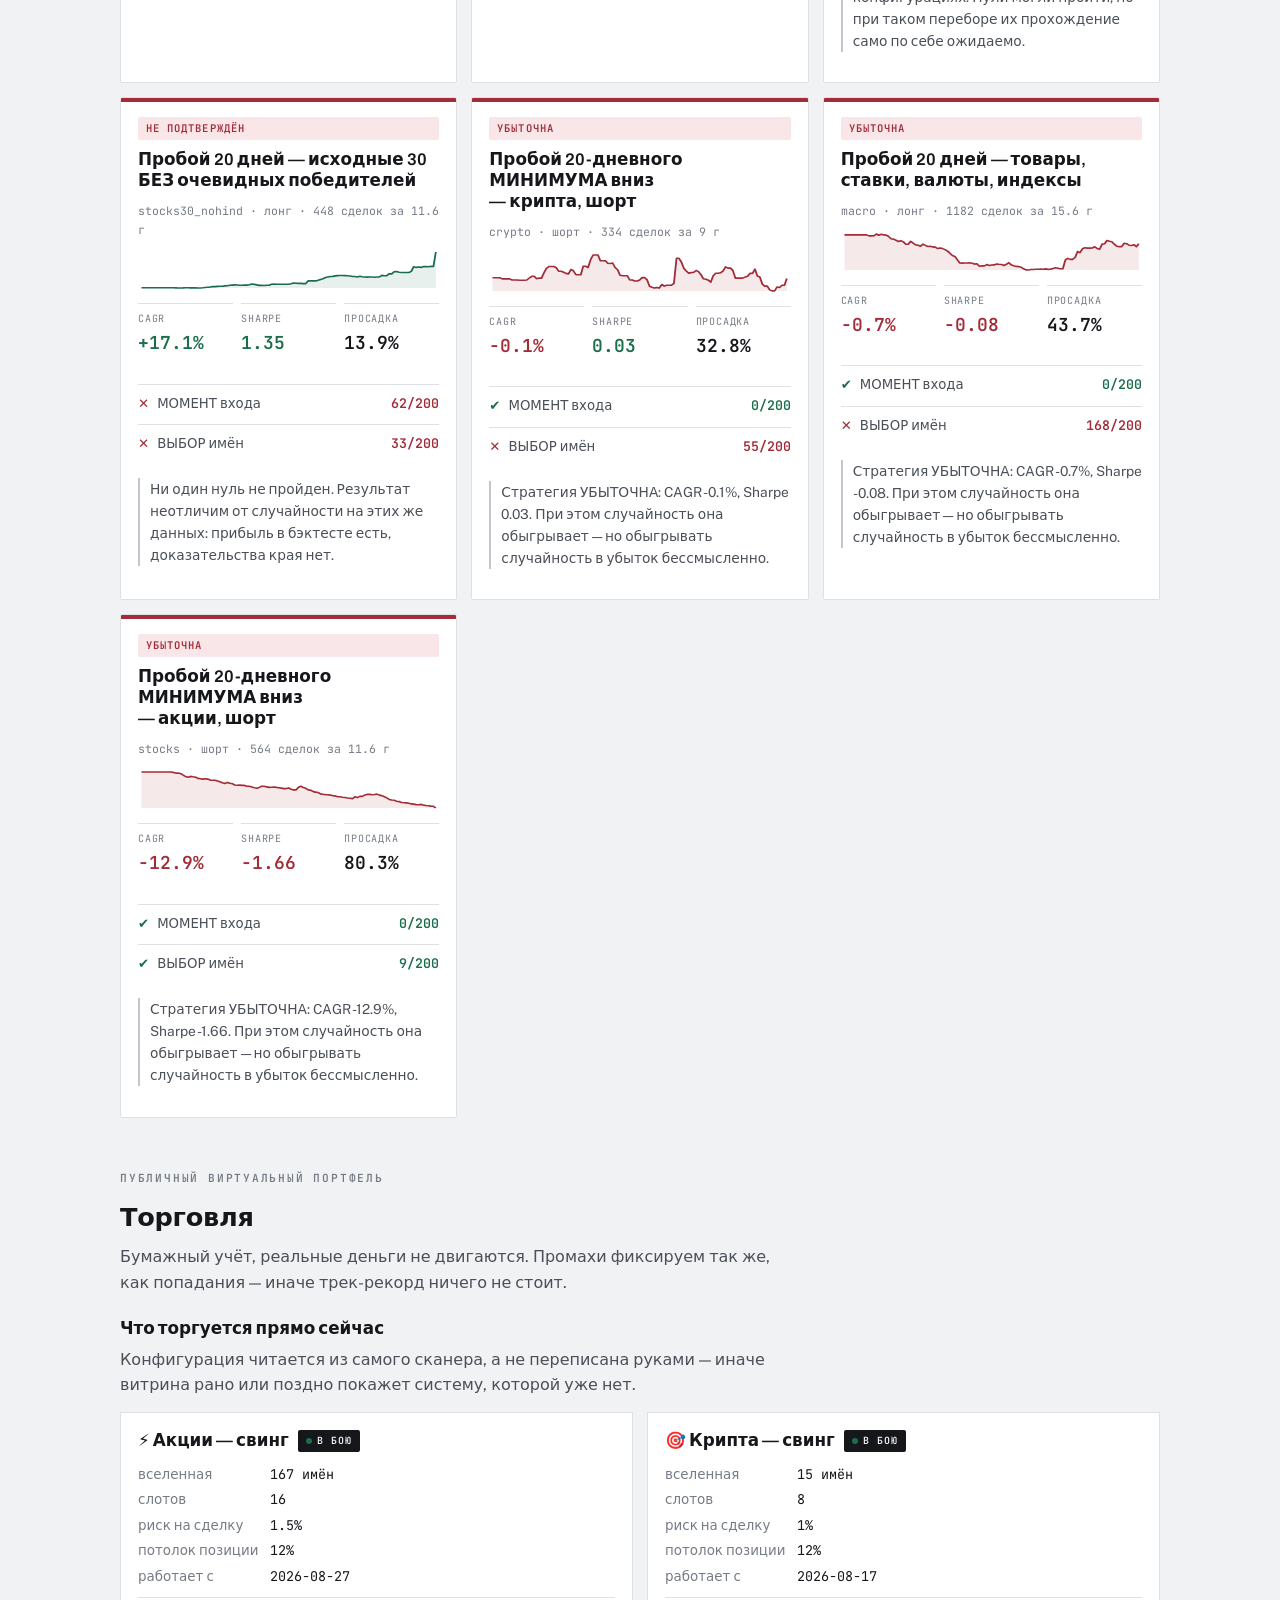
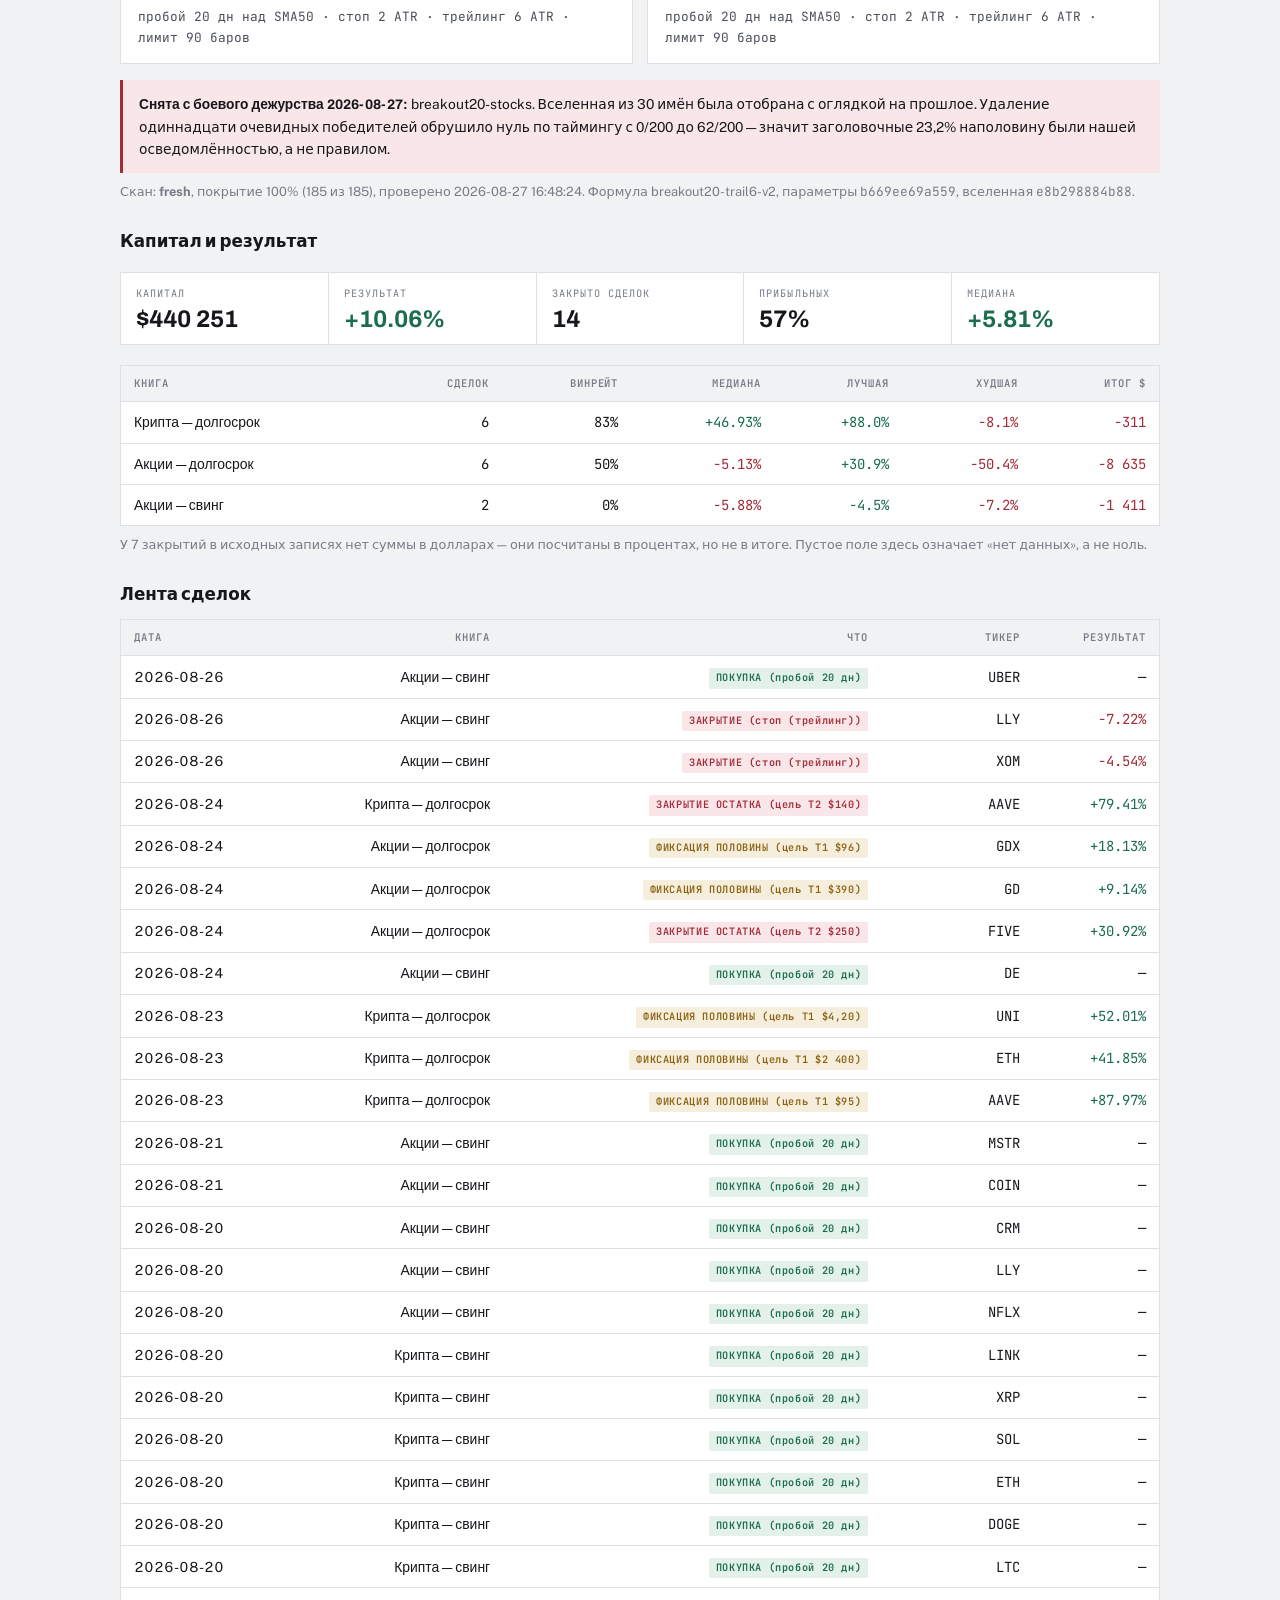
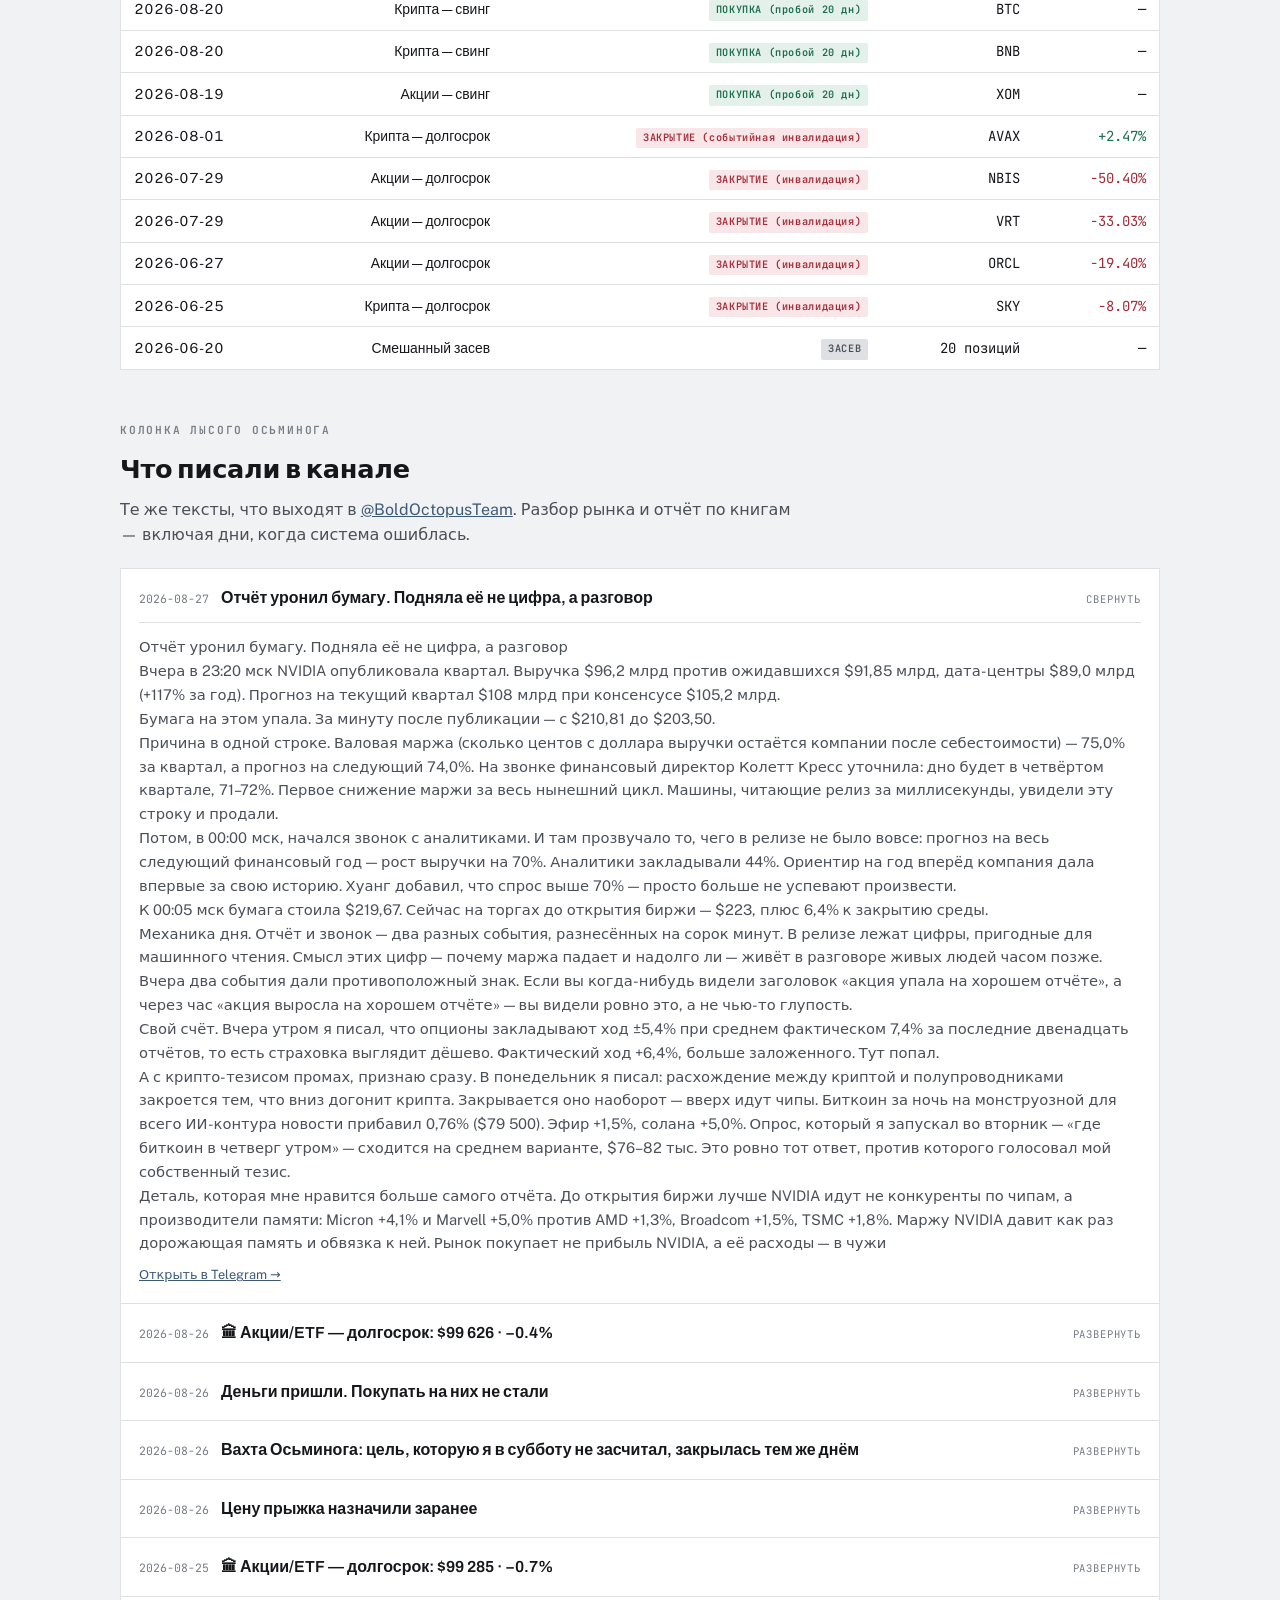
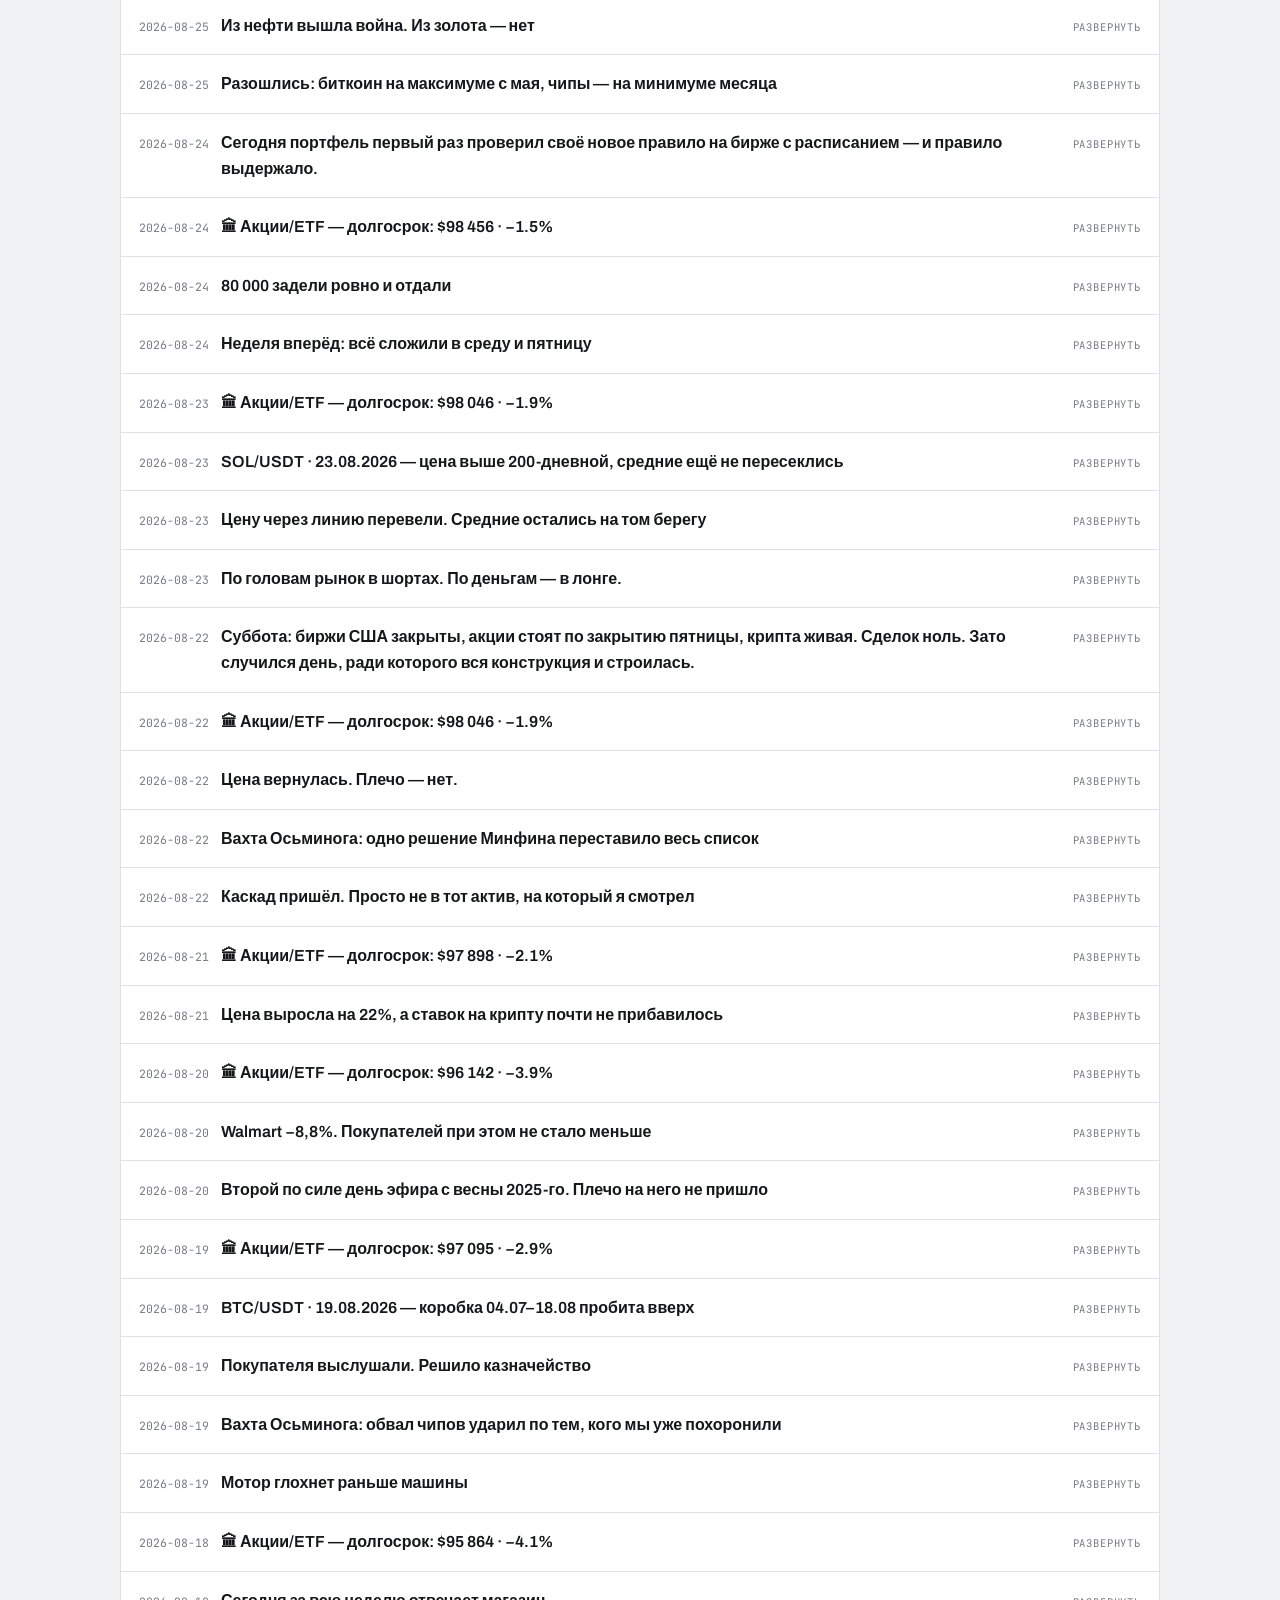
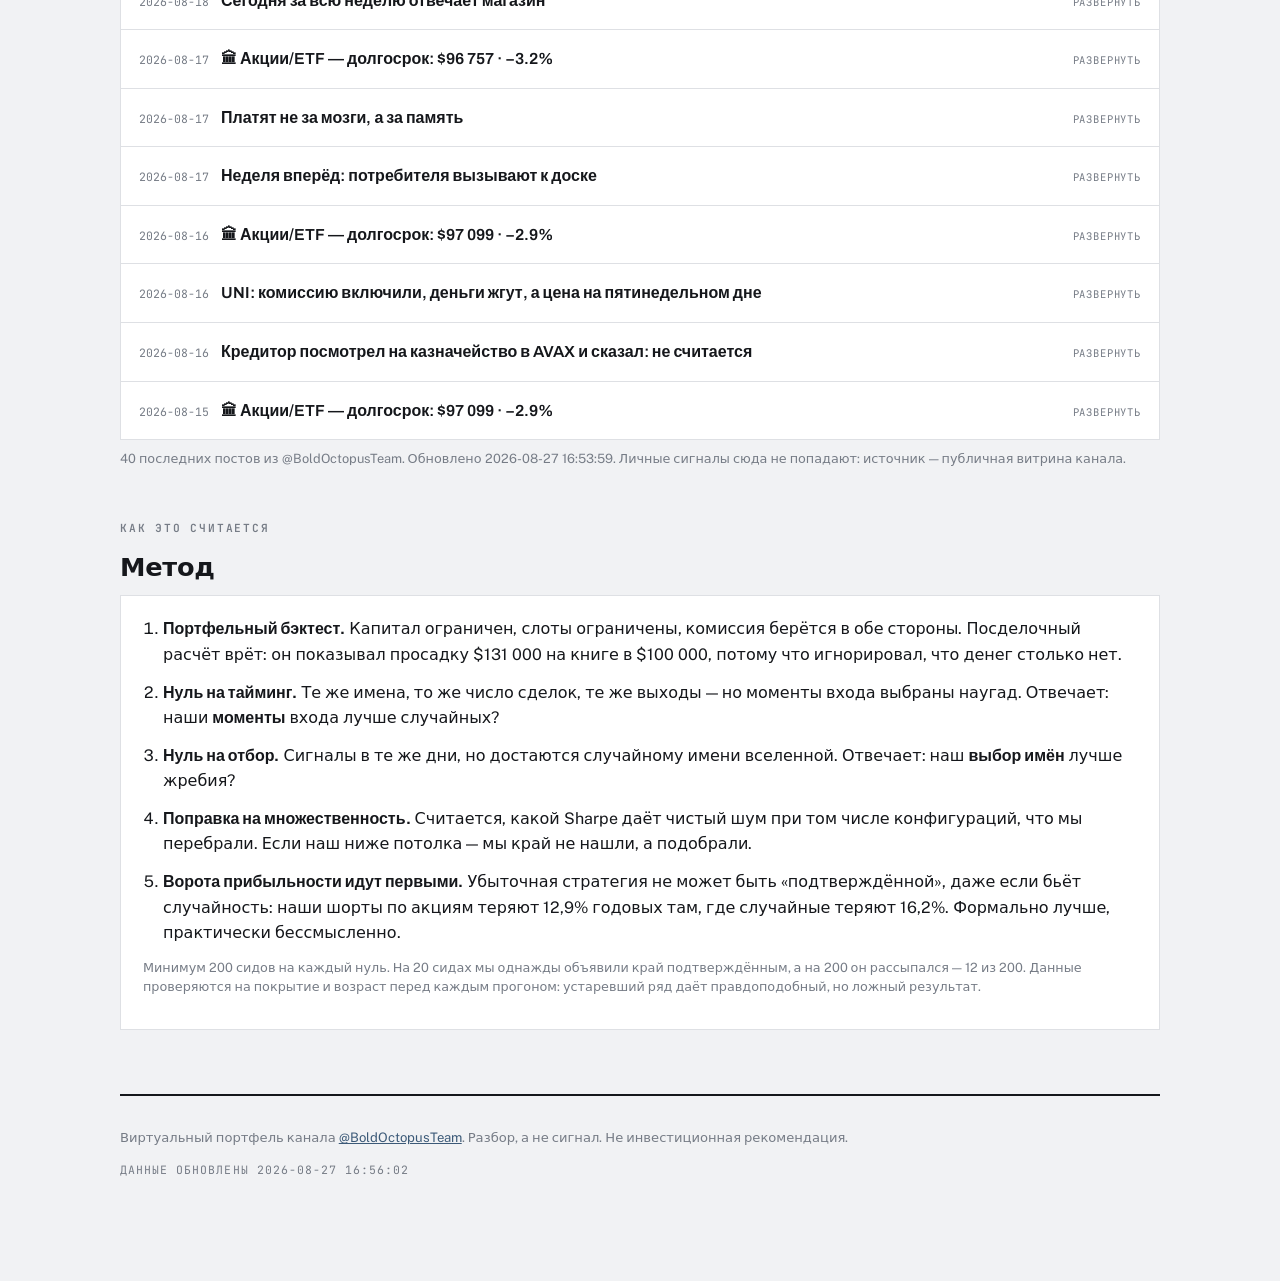
==== commit 70fffed1: "макро-вселенная: 58 фондов, отклонена по подгонке; ворота подгонки в вердикте" ====
--- a/index.html
+++ b/index.html
@@ -66,13 +66,13 @@
   padding:0;overflow:hidden;display:flex;flex-direction:column}
 .strat .bar{height:4px}
 .bar.confirmed{background:var(--ok)} .bar.timing_only,.bar.selection_only{background:var(--warn)}
-.bar.not_confirmed,.bar.unprofitable{background:var(--bad)}
+.bar.not_confirmed,.bar.unprofitable,.bar.overfit{background:var(--bad)}
 .strat .body{padding:15px 17px 17px;display:flex;flex-direction:column;gap:10px;flex:1}
 .tag{display:inline-block;font-family:"JetBrains Mono",monospace;font-size:.66rem;font-weight:600;
   letter-spacing:.1em;text-transform:uppercase;padding:3px 8px;border-radius:2px}
 .tag.confirmed{background:var(--ok-bg);color:var(--ok)}
 .tag.timing_only,.tag.selection_only{background:var(--warn-bg);color:var(--warn)}
-.tag.not_confirmed,.tag.unprofitable{background:var(--bad-bg);color:var(--bad)}
+.tag.not_confirmed,.tag.unprofitable,.tag.overfit{background:var(--bad-bg);color:var(--bad)}
 .strat h3{line-height:1.25}
 .meta{font-family:"JetBrains Mono",monospace;font-size:.72rem;color:var(--mute)}
 .nums{display:grid;grid-template-columns:repeat(3,1fr);gap:8px;margin-top:2px}
@@ -313,7 +313,7 @@
   document.getElementById("strats").innerHTML = d.strategies.map(s=>{
     const st=s.overall.state, r=s.real, h=s.health, lb=liveOf(s.id);
     const label={confirmed:"край подтверждён",timing_only:"только тайминг",
-      selection_only:"только отбор",not_confirmed:"не подтверждён",unprofitable:"убыточна"}[st]||st;
+      selection_only:"только отбор",not_confirmed:"не подтверждён",unprofitable:"убыточна",overfit:"подгонка"}[st]||st;
     const stale=h.state!=="fresh"?` · ⚠ данные ${h.age_days} дн`:"";
     const badge=lb?`<span class="livebadge">в бою · ${esc(lb.title.replace(/^\S+\s/,""))}</span>`:"";
     return `<article class="strat${lb?" islive":""}"><div class="bar ${st}"></div><div class="body">
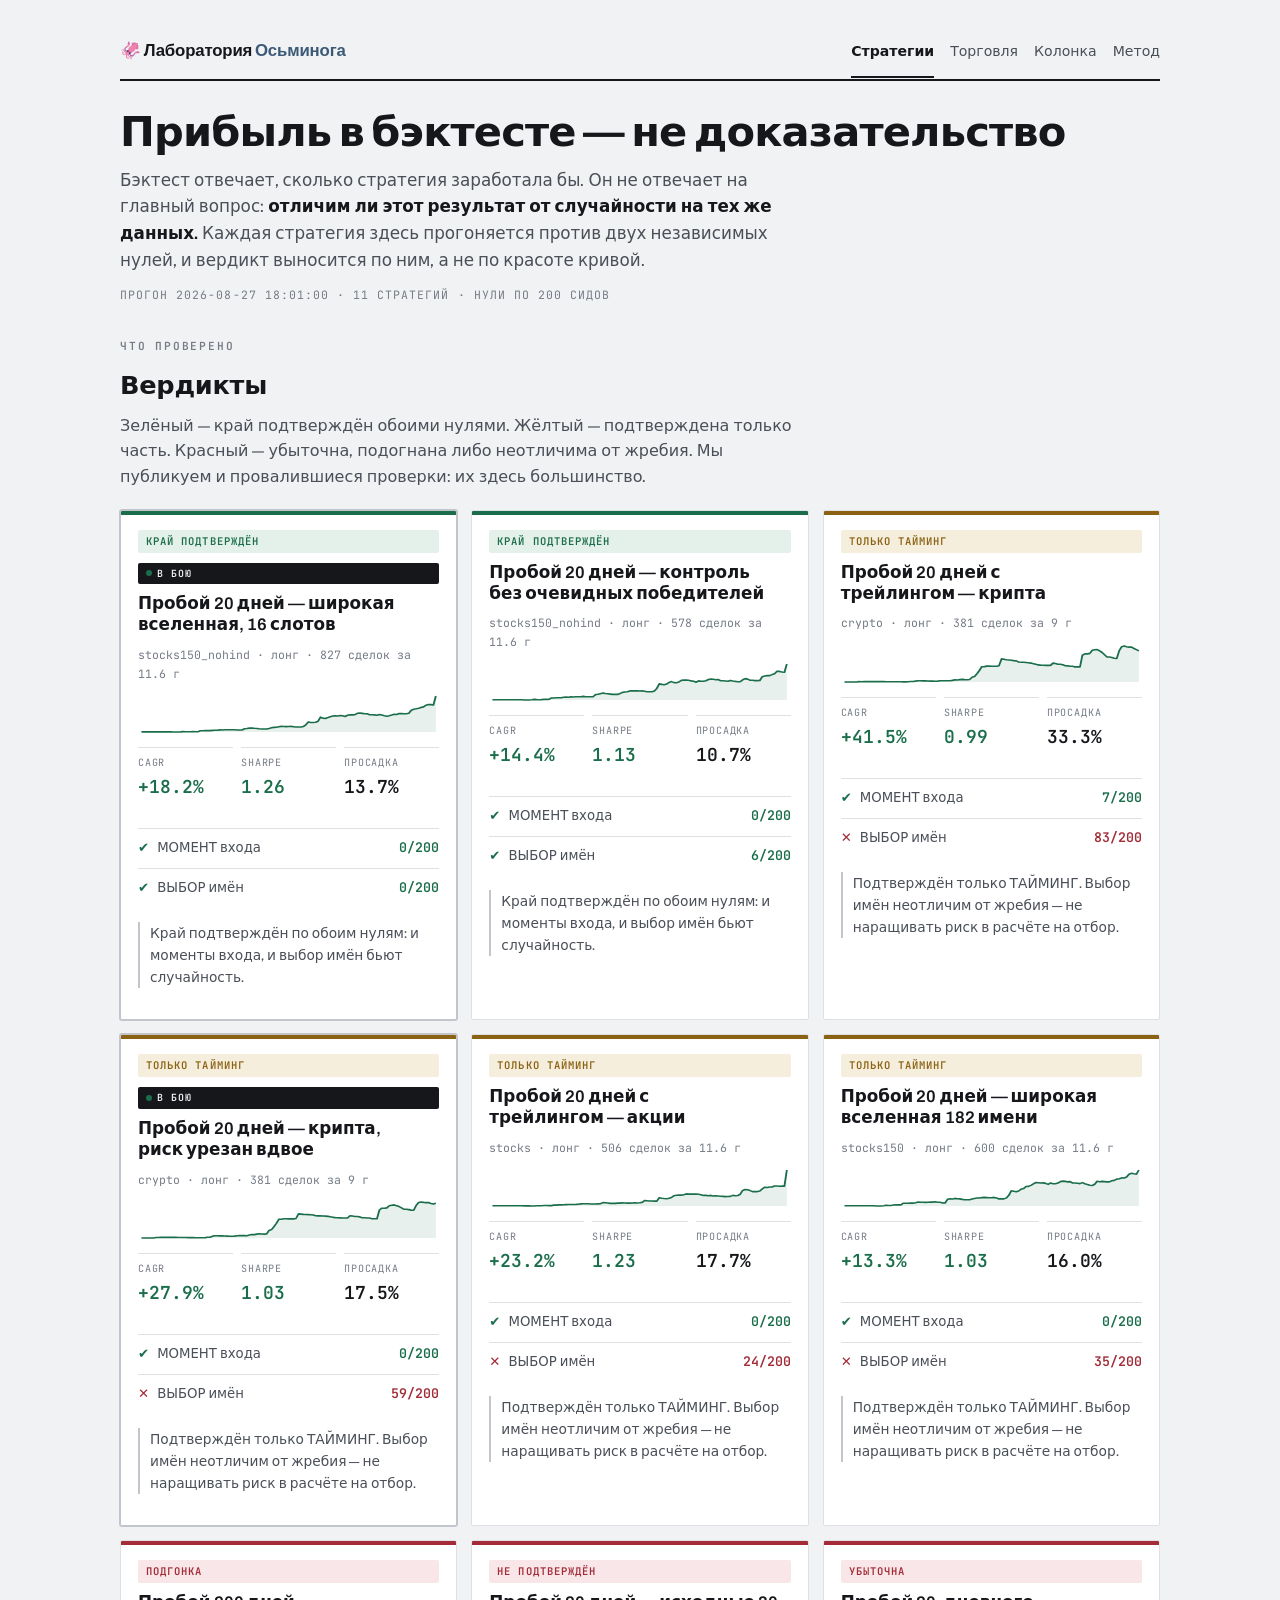
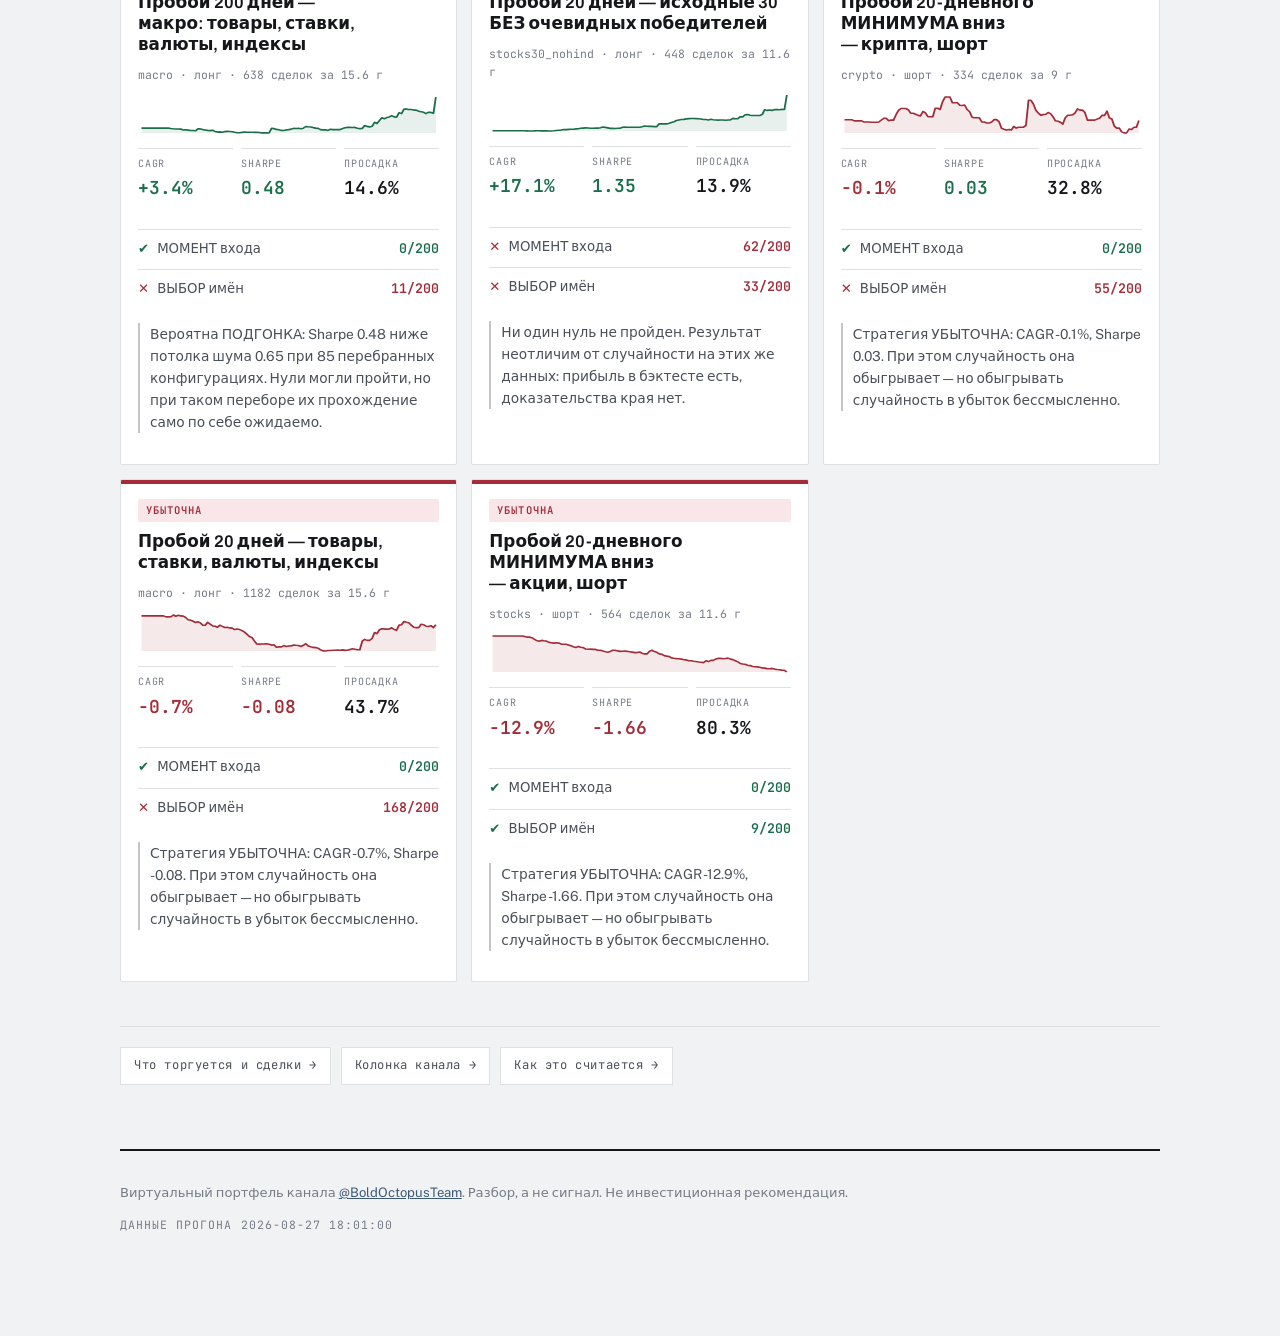
==== commit 5d2ed35e: "витрина разнесена на четыре страницы: стратегии, торговля, колонка, метод" ====
--- a/index.html
+++ b/index.html
@@ -8,365 +8,82 @@
 <link rel="preconnect" href="https://fonts.googleapis.com">
 <link rel="preconnect" href="https://fonts.gstatic.com" crossorigin>
 <link rel="stylesheet" href="https://fonts.googleapis.com/css2?family=Archivo:wght@500;600;700&family=Public+Sans:wght@400;500;600&family=JetBrains+Mono:wght@400;500;600&display=swap">
-<style>
-:root{
-  --paper:#F1F2F4; --card:#FFFFFF; --ink:#15171B; --soft:#4A4F58; --mute:#767C86;
-  --rule:#DEE0E4; --firm:#C2C6CC;
-  --slate:#3C5A78;
-  --ok:#1B6E4B; --ok-bg:#E4F0EA;
-  --warn:#8A6212; --warn-bg:#F6EEDD;
-  --bad:#A32C38; --bad-bg:#F8E6E8;
-}
-@media (prefers-color-scheme:dark){:root:not([data-theme="light"]){
-  --paper:#131519; --card:#1B1E24; --ink:#E9EBEF; --soft:#AEB4BE; --mute:#7F8792;
-  --rule:#2A2E36; --firm:#3D434D;
-  --slate:#8FB0D0;
-  --ok:#5CC08C; --ok-bg:#16291F;
-  --warn:#D5A052; --warn-bg:#2B2216;
-  --bad:#E4737F; --bad-bg:#2E1A1D;
-}}
-:root[data-theme="dark"]{
-  --paper:#131519; --card:#1B1E24; --ink:#E9EBEF; --soft:#AEB4BE; --mute:#7F8792;
-  --rule:#2A2E36; --firm:#3D434D; --slate:#8FB0D0;
-  --ok:#5CC08C; --ok-bg:#16291F; --warn:#D5A052; --warn-bg:#2B2216;
-  --bad:#E4737F; --bad-bg:#2E1A1D;
-}
-*{box-sizing:border-box}
-body{margin:0;background:var(--paper);color:var(--ink);
-  font-family:"Public Sans",system-ui,-apple-system,sans-serif;font-size:16px;line-height:1.6;
-  -webkit-font-smoothing:antialiased}
-.wrap{max-width:1080px;margin:0 auto;padding:0 20px 90px}
-h1,h2,h3{font-family:Archivo,system-ui,sans-serif;text-wrap:balance;margin:0}
-h1{font-size:clamp(2rem,5vw,3.1rem);font-weight:700;line-height:1.05;letter-spacing:-.02em}
-h2{font-size:1.6rem;font-weight:700;letter-spacing:-.01em;margin-bottom:6px}
-h3{font-size:1.05rem;font-weight:600}
-a{color:var(--slate)}
-.mono{font-family:"JetBrains Mono",ui-monospace,monospace;font-variant-numeric:tabular-nums}
-
-header.top{border-bottom:2px solid var(--ink);padding:38px 0 14px;margin-bottom:30px;
-  display:flex;flex-wrap:wrap;gap:8px 20px;align-items:baseline}
-.brand{font-family:Archivo,sans-serif;font-weight:700;font-size:1.05rem;letter-spacing:-.01em}
-.brand span{color:var(--slate)}
-nav{margin-left:auto;display:flex;gap:16px;flex-wrap:wrap}
-nav a{font-size:.88rem;font-weight:500;text-decoration:none;color:var(--soft)}
-nav a:hover{color:var(--ink)}
-.lede{font-size:1.15rem;color:var(--soft);max-width:660px;margin:18px 0 8px}
-.lede b{color:var(--ink);font-weight:600}
-.stamp{font-family:"JetBrains Mono",monospace;font-size:.72rem;letter-spacing:.09em;
-  text-transform:uppercase;color:var(--mute)}
-
-section{margin-top:52px;scroll-margin-top:20px}
-.eyebrow{font-family:"JetBrains Mono",monospace;font-size:.7rem;font-weight:600;
-  letter-spacing:.16em;text-transform:uppercase;color:var(--mute);display:block;margin-bottom:10px}
-.sub{color:var(--soft);max-width:680px;margin:0 0 20px}
-
-/* --- вердикты --- */
-.grid{display:grid;grid-template-columns:repeat(auto-fit,minmax(285px,1fr));gap:14px}
-.strat{background:var(--card);border:1px solid var(--rule);border-radius:2px;
-  padding:0;overflow:hidden;display:flex;flex-direction:column}
-.strat .bar{height:4px}
-.bar.confirmed{background:var(--ok)} .bar.timing_only,.bar.selection_only{background:var(--warn)}
-.bar.not_confirmed,.bar.unprofitable,.bar.overfit{background:var(--bad)}
-.strat .body{padding:15px 17px 17px;display:flex;flex-direction:column;gap:10px;flex:1}
-.tag{display:inline-block;font-family:"JetBrains Mono",monospace;font-size:.66rem;font-weight:600;
-  letter-spacing:.1em;text-transform:uppercase;padding:3px 8px;border-radius:2px}
-.tag.confirmed{background:var(--ok-bg);color:var(--ok)}
-.tag.timing_only,.tag.selection_only{background:var(--warn-bg);color:var(--warn)}
-.tag.not_confirmed,.tag.unprofitable,.tag.overfit{background:var(--bad-bg);color:var(--bad)}
-.strat h3{line-height:1.25}
-.meta{font-family:"JetBrains Mono",monospace;font-size:.72rem;color:var(--mute)}
-.nums{display:grid;grid-template-columns:repeat(3,1fr);gap:8px;margin-top:2px}
-.nums div{border-top:1px solid var(--rule);padding-top:7px}
-.nums dt{font-family:"JetBrains Mono",monospace;font-size:.63rem;letter-spacing:.08em;
-  text-transform:uppercase;color:var(--mute);margin-bottom:2px}
-.nums dd{margin:0;font-family:"JetBrains Mono",monospace;font-size:1.12rem;font-weight:600}
-.pos{color:var(--ok)} .neg{color:var(--bad)}
-.spark{width:100%;height:42px;display:block}
-.nullrow{display:flex;gap:8px;align-items:baseline;font-size:.83rem;color:var(--soft);
-  border-top:1px solid var(--rule);padding-top:8px}
-.nullrow b{font-family:"JetBrains Mono",monospace;font-weight:600}
-.pass{color:var(--ok)} .fail{color:var(--bad)}
-.why{font-size:.86rem;color:var(--soft);border-left:2px solid var(--firm);padding-left:10px}
-
-/* --- таблицы --- */
-.tbox{overflow-x:auto;border:1px solid var(--rule);background:var(--card)}
-table{border-collapse:collapse;width:100%;min-width:600px;font-size:.87rem}
-th,td{padding:9px 13px;text-align:right;border-bottom:1px solid var(--rule);
-  font-variant-numeric:tabular-nums}
-th:first-child,td:first-child{text-align:left}
-thead th{font-family:"JetBrains Mono",monospace;font-size:.66rem;font-weight:600;
-  letter-spacing:.09em;text-transform:uppercase;color:var(--mute);background:var(--paper)}
-tbody td{font-family:"JetBrains Mono",monospace}
-tbody td:first-child,tbody td.txt{font-family:"Public Sans",sans-serif}
-tbody tr:last-child td{border-bottom:none}
-.pill{display:inline-block;font-family:"JetBrains Mono",monospace;font-size:.64rem;
-  font-weight:600;padding:2px 7px;border-radius:2px;letter-spacing:.06em}
-.pill.close{background:var(--bad-bg);color:var(--bad)}
-.pill.partial{background:var(--warn-bg);color:var(--warn)}
-.pill.open{background:var(--ok-bg);color:var(--ok)}
-.pill.seed{background:var(--rule);color:var(--soft)}
-
-.kpi{display:grid;grid-template-columns:repeat(auto-fit,minmax(140px,1fr));gap:1px;
-  background:var(--rule);border:1px solid var(--rule);margin-bottom:20px}
-.kpi div{background:var(--card);padding:13px 15px}
-.kpi dt{font-family:"JetBrains Mono",monospace;font-size:.64rem;letter-spacing:.1em;
-  text-transform:uppercase;color:var(--mute);margin-bottom:5px}
-.kpi dd{margin:0;font-family:Archivo,sans-serif;font-size:1.5rem;font-weight:700;
-  font-variant-numeric:tabular-nums;line-height:1}
-
-.note{font-size:.8rem;color:var(--mute);margin-top:9px;line-height:1.5}
-.method{background:var(--card);border:1px solid var(--rule);padding:20px 22px}
-.method ol{margin:0;padding-left:20px}
-.method li{margin-bottom:12px}
-.method li b{font-family:Archivo,sans-serif}
-footer{border-top:2px solid var(--ink);margin-top:64px;padding-top:18px;
-  font-size:.82rem;color:var(--mute)}
-.err{background:var(--bad-bg);color:var(--bad);padding:14px 16px;border:1px solid var(--bad)}
-
-/* --- в бою --- */
-.livebadge{display:inline-flex;align-items:center;gap:5px;font-family:"JetBrains Mono",monospace;
-  font-size:.62rem;font-weight:600;letter-spacing:.1em;text-transform:uppercase;
-  padding:3px 8px;border-radius:2px;background:var(--ink);color:var(--paper)}
-.livebadge::before{content:"";width:6px;height:6px;border-radius:50%;background:var(--ok);
-  box-shadow:0 0 0 0 var(--ok);animation:pulse 2.4s infinite}
-@keyframes pulse{0%{box-shadow:0 0 0 0 rgba(92,192,140,.6)}70%{box-shadow:0 0 0 7px rgba(92,192,140,0)}100%{box-shadow:0 0 0 0 rgba(92,192,140,0)}}
-@media (prefers-reduced-motion:reduce){.livebadge::before{animation:none}}
-.strat.islive{border-color:var(--firm);box-shadow:0 0 0 1px var(--firm)}
-
-.cfg{display:grid;grid-template-columns:repeat(auto-fit,minmax(280px,1fr));gap:14px;margin:0 0 16px}
-.cfg article{border:1px solid var(--rule);background:var(--card);padding:15px 17px}
-.cfg h3{margin-bottom:9px;display:flex;align-items:center;gap:9px;flex-wrap:wrap}
-.cfg dl{display:grid;grid-template-columns:auto 1fr;gap:4px 12px;margin:0;font-size:.84rem}
-.cfg dt{color:var(--mute)}
-.cfg dd{margin:0;font-family:"JetBrains Mono",monospace;font-variant-numeric:tabular-nums}
-.cfg .rule{margin-top:10px;padding-top:9px;border-top:1px solid var(--rule);
-  font-size:.8rem;color:var(--soft);font-family:"JetBrains Mono",monospace}
-.retired{border-left:3px solid var(--bad);background:var(--bad-bg);padding:13px 16px;
-  font-size:.86rem;margin:0 0 8px}
-.retired b{font-family:Archivo,sans-serif}
-
-/* --- колонка --- */
-.posts{display:flex;flex-direction:column;gap:1px;background:var(--rule);
-  border:1px solid var(--rule)}
-.post{background:var(--card);padding:16px 18px}
-.post summary{cursor:pointer;list-style:none;display:flex;gap:12px;align-items:baseline;
-  flex-wrap:wrap}
-.post summary::-webkit-details-marker{display:none}
-.post summary::after{content:"развернуть";margin-left:auto;font-family:"JetBrains Mono",monospace;
-  font-size:.66rem;letter-spacing:.08em;text-transform:uppercase;color:var(--mute)}
-.post[open] summary::after{content:"свернуть"}
-.post .pdate{font-family:"JetBrains Mono",monospace;font-size:.72rem;color:var(--mute);
-  white-space:nowrap}
-.post .ptitle{font-family:Archivo,sans-serif;font-weight:600;font-size:1rem;flex:1;min-width:200px}
-.post .ptext{white-space:pre-wrap;font-size:.92rem;line-height:1.62;color:var(--soft);
-  margin-top:12px;padding-top:12px;border-top:1px solid var(--rule)}
-.post .plink{display:inline-block;margin-top:10px;font-size:.8rem}
-</style>
+<link rel="stylesheet" href="style.css">
 </head>
 <body>
 <div class="wrap">
 
 <header class="top">
-  <div class="brand">🐙 Лаборатория <span>Осьминога</span></div>
+  <div class="brand"><a href="index.html">&#129425; Лаборатория <span>Осьминога</span></a></div>
   <nav>
-    <a href="#verdicts">Стратегии</a>
-    <a href="#trading">Торговля</a>
-    <a href="#column">Колонка</a>
-    <a href="#method">Метод</a>
+    <a href="index.html">Стратегии</a>
+    <a href="trading.html">Торговля</a>
+    <a href="column.html">Колонка</a>
+    <a href="method.html">Метод</a>
   </nav>
 </header>
 
-<h1>Прибыль в бэктесте — не доказательство</h1>
-<p class="lede">Бэктест отвечает, сколько стратегия заработала бы. Он не отвечает на главный вопрос: <b>отличим ли этот результат от случайности на тех же данных.</b> Здесь каждая стратегия прогоняется против двух независимых нулей, и вердикт выносится по ним, а не по красоте кривой.</p>
-<p class="stamp" id="stamp">загрузка…</p>
+<div class="pagehead">
+  <h1>Прибыль в бэктесте — не доказательство</h1>
+  <p class="lede">Бэктест отвечает, сколько стратегия заработала бы. Он не отвечает на главный вопрос: <b>отличим ли этот результат от случайности на тех же данных.</b> Каждая стратегия здесь прогоняется против двух независимых нулей, и вердикт выносится по ним, а не по красоте кривой.</p>
+  <p class="stamp" id="stamp">загрузка…</p>
+</div>
 
 <section id="verdicts">
   <span class="eyebrow">Что проверено</span>
   <h2>Вердикты</h2>
-  <p class="sub">Зелёный — край подтверждён обоими нулями. Жёлтый — подтверждена только часть. Красный — стратегия убыточна либо неотличима от жребия. Мы публикуем и те, что провалились: три из четырёх здесь именно такие.</p>
+  <p class="sub">Зелёный — край подтверждён обоими нулями. Жёлтый — подтверждена только часть. Красный — убыточна, подогнана либо неотличима от жребия. Мы публикуем и провалившиеся проверки: их здесь большинство.</p>
   <div class="grid" id="strats"></div>
 </section>
-
-<section id="trading">
-  <span class="eyebrow">Публичный виртуальный портфель</span>
-  <h2>Торговля</h2>
-  <p class="sub">Бумажный учёт, реальные деньги не двигаются. Промахи фиксируем так же, как попадания — иначе трек-рекорд ничего не стоит.</p>
-
-  <h3 style="margin:0 0 4px">Что торгуется прямо сейчас</h3>
-  <p class="sub" style="margin-bottom:14px">Конфигурация читается из самого сканера, а не переписана руками — иначе витрина рано или поздно покажет систему, которой уже нет.</p>
-  <div class="cfg" id="cfg"></div>
-  <div id="retired"></div>
-  <p class="note" id="cfgnote"></p>
-
-  <h3 style="margin:28px 0 10px">Капитал и результат</h3>
-  <dl class="kpi" id="kpi"></dl>
-  <div class="tbox"><table id="books"></table></div>
-  <p class="note" id="booknote"></p>
-  <h3 style="margin:28px 0 10px">Лента сделок</h3>
-  <div class="tbox"><table id="trades"></table></div>
-</section>
-
-<section id="column">
-  <span class="eyebrow">Колонка Лысого Осьминога</span>
-  <h2>Что писали в канале</h2>
-  <p class="sub">Те же тексты, что выходят в <a href="https://t.me/BoldOctopusTeam">@BoldOctopusTeam</a>. Разбор рынка и отчёт по книгам — включая дни, когда система ошиблась.</p>
-  <div class="posts" id="posts"></div>
-  <p class="note" id="colnote"></p>
-</section>
-
-<section id="method">
-  <span class="eyebrow">Как это считается</span>
-  <h2>Метод</h2>
-  <div class="method">
-    <ol>
-      <li><b>Портфельный бэктест.</b> Капитал ограничен, слоты ограничены, комиссия берётся в обе стороны. Посделочный расчёт врёт: он показывал просадку $131 000 на книге в $100 000, потому что игнорировал, что денег столько нет.</li>
-      <li><b>Нуль на тайминг.</b> Те же имена, то же число сделок, те же выходы — но моменты входа выбраны наугад. Отвечает: наши <b>моменты</b> входа лучше случайных?</li>
-      <li><b>Нуль на отбор.</b> Сигналы в те же дни, но достаются случайному имени вселенной. Отвечает: наш <b>выбор имён</b> лучше жребия?</li>
-      <li><b>Поправка на множественность.</b> Считается, какой Sharpe даёт чистый шум при том числе конфигураций, что мы перебрали. Если наш ниже потолка — мы край не нашли, а подобрали.</li>
-      <li><b>Ворота прибыльности идут первыми.</b> Убыточная стратегия не может быть «подтверждённой», даже если бьёт случайность: наши шорты по акциям теряют 12,9% годовых там, где случайные теряют 16,2%. Формально лучше, практически бессмысленно.</li>
-    </ol>
-    <p class="note">Минимум 200 сидов на каждый нуль. На 20 сидах мы однажды объявили край подтверждённым, а на 200 он рассыпался — 12 из 200. Данные проверяются на покрытие и возраст перед каждым прогоном: устаревший ряд даёт правдоподобный, но ложный результат.</p>
-  </div>
-</section>
-
+<div class="crumbs">
+  <a href="trading.html">Что торгуется и сделки →</a>
+  <a href="column.html">Колонка канала →</a>
+  <a href="method.html">Как это считается →</a>
+</div>
 <footer>
   <p>Виртуальный портфель канала <a href="https://t.me/BoldOctopusTeam">@BoldOctopusTeam</a>. Разбор, а не сигнал. Не инвестиционная рекомендация.</p>
   <p id="foot" class="stamp"></p>
 </footer>
 </div>
-
+<script src="app.js"></script>
 <script>
-const fmt=(v,d=1)=>v==null?"н/д":(v>0?"+":"")+v.toFixed(d);
-const cls=v=>v==null?"":(v>0?"pos":v<0?"neg":"");
-const esc=s=>String(s??"").replace(/[&<>"]/g,c=>({"&":"&amp;","<":"&lt;",">":"&gt;",'"':"&quot;"}[c]));
-
-function spark(curve){
-  if(!curve||curve.length<2) return "";
-  const n=curve.length, lo=Math.min(...curve), hi=Math.max(...curve), W=260, H=42, P=3;
-  const X=i=>P+i*(W-2*P)/(n-1), Y=v=>H-P-(v-lo)/(hi-lo||1)*(H-2*P);
-  const line=curve.map((v,i)=>(i?"L":"M")+X(i).toFixed(1)+" "+Y(v).toFixed(1)).join(" ");
-  const up=curve[n-1]>=curve[0];
-  const col=up?"var(--ok)":"var(--bad)";
-  return `<svg class="spark" viewBox="0 0 ${W} ${H}" preserveAspectRatio="none" aria-hidden="true">
-    <path d="${line} L${X(n-1).toFixed(1)} ${H-P} L${P} ${H-P} Z" fill="${col}" opacity=".10"/>
-    <path d="${line}" fill="none" stroke="${col}" stroke-width="1.6" stroke-linejoin="round"/></svg>`;
+var LIVE = {books:{}};
+function liveOf(id){
+  var bs = Object.values(LIVE.books || {});
+  for (var i=0;i<bs.length;i++) if (bs[i].strategy===id) return bs[i];
+  return null;
 }
-
-function nullRow(n){
-  if(!n||n.error) return "";
-  const ok=n.passed;
-  return `<div class="nullrow"><span class="${ok?'pass':'fail'}">${ok?"✔":"✕"}</span>
-    <span style="flex:1">${esc(n.what)}</span>
-    <b class="${ok?'pass':'fail'}">${n.beat}/${n.n}</b></div>`;
+function loadLab(){
+  fetch("lab.json").then(function(r){return r.json();}).then(function(d){
+    document.getElementById("stamp").textContent = "прогон " + d.generated.replace("T"," ") +
+      " · " + d.strategies.length + " стратегий · нули по " +
+      ((d.strategies[0] && d.strategies[0].seeds) || 200) + " сидов";
+    document.getElementById("foot").textContent = "данные прогона " + d.generated.replace("T"," ");
+    document.getElementById("strats").innerHTML = d.strategies.map(function(s){
+      var st = s.overall.state, r = s.real, h = s.health, lb = liveOf(s.id);
+      var stale = h.state !== "fresh" ? (" · данные " + h.age_days + " дн") : "";
+      var badge = lb ? ('<span class="livebadge">в бою</span>') : "";
+      return '<article class="strat' + (lb ? " islive" : "") + '">' +
+        '<div class="bar ' + st + '"></div><div class="body">' +
+        '<span class="tag ' + st + '">' + (STATE_LABEL[st] || st) + '</span>' + badge +
+        '<h3>' + esc(s.name) + '</h3>' +
+        '<div class="meta">' + esc(s.universe) + ' · ' +
+          (s.direction === "short" ? "шорт" : "лонг") + ' · ' + r.trades +
+          ' сделок за ' + r.years + ' г' + stale + '</div>' +
+        spark(r.curve) +
+        '<dl class="nums">' +
+          '<div><dt>CAGR</dt><dd class="' + cls(r.cagr) + '">' + fmt(r.cagr) + '%</dd></div>' +
+          '<div><dt>Sharpe</dt><dd class="' + cls(r.sharpe) + '">' + r.sharpe.toFixed(2) + '</dd></div>' +
+          '<div><dt>просадка</dt><dd>' + r.dd.toFixed(1) + '%</dd></div>' +
+        '</dl>' + nullRow(s.timing) + nullRow(s.selection) +
+        '<p class="why">' + esc(s.overall.text) + '</p></div></article>';
+    }).join("");
+  }).catch(function(){ fail("strats", "вердикты"); });
 }
-
-let LIVE={books:{}};
-const liveOf=id=>Object.values(LIVE.books||{}).find(b=>b.strategy===id);
-
-fetch("live.json").then(r=>r.json()).then(d=>{
-  LIVE=d;
-  const bs=Object.values(d.books||{});
-  document.getElementById("cfg").innerHTML=bs.map(b=>`
-    <article>
-      <h3>${esc(b.title)} <span class="livebadge">в бою</span></h3>
-      <dl>
-        <dt>вселенная</dt><dd>${b.universe_size} имён</dd>
-        <dt>слотов</dt><dd>${b.slots}</dd>
-        <dt>риск на сделку</dt><dd>${b.risk_pct}%</dd>
-        <dt>потолок позиции</dt><dd>${b.max_pos_pct}%</dd>
-        <dt>работает с</dt><dd>${esc(b.since||"—")}</dd>
-      </dl>
-      <div class="rule">пробой ${b.look} дн над SMA${b.trend_sma} · стоп ${b.stop_atr} ATR ·
-      трейлинг ${b.trail_atr} ATR · лимит ${b.max_bars} баров</div>
-    </article>`).join("");
-  document.getElementById("retired").innerHTML=(d.retired||[]).map(r=>
-    `<div class="retired"><b>Снята с боевого дежурства ${esc(r.until)}:</b> ${esc(r.strategy)}. ${esc(r.why)}</div>`).join("");
-  const okScan=d.scan_state==="fresh";
-  document.getElementById("cfgnote").innerHTML=
-    `Скан: <b>${esc(d.scan_state||"неизвестно")}</b>${okScan?"":" — при таком состоянии новые входы запрещены"}, `+
-    `покрытие ${d.scan_coverage}% (${d.scan_ok} из ${d.scanned}), проверено ${esc((d.scan_at||"").replace("T"," "))}. `+
-    `Формула ${esc(d.formula_version)}, параметры <span class="mono">${esc(d.params_hash)}</span>, `+
-    `вселенная <span class="mono">${esc(d.universe_hash)}</span>.`;
-}).catch(()=>{document.getElementById("cfg").innerHTML=
-  '<div class="err">Не удалось загрузить конфигурацию книг. Это отсутствие данных, а не подтверждение, что всё в порядке.</div>';})
-  .finally(()=>loadLab());
-
-fetch("column.json").then(r=>r.json()).then(d=>{
-  const p=d.posts||[];
-  document.getElementById("posts").innerHTML=p.map((x,i)=>`
-    <details class="post"${i===0?" open":""}>
-      <summary><span class="pdate">${esc(x.date)}</span><span class="ptitle">${esc(x.title)}</span></summary>
-      <div class="ptext">${esc(x.text)}</div>
-      <a class="plink" href="${esc(x.url)}" target="_blank" rel="noopener">Открыть в Telegram →</a>
-    </details>`).join("");
-  document.getElementById("colnote").textContent=
-    `${p.length} последних постов из ${esc(d.channel)}. Обновлено ${d.generated.replace("T"," ")}. `+
-    `Личные сигналы сюда не попадают: источник — публичная витрина канала.`;
-}).catch(()=>{document.getElementById("posts").innerHTML=
-  '<div class="err">Колонка не загрузилась.</div>';});
-
-function loadLab(){
-fetch("lab.json").then(r=>r.json()).then(d=>{
-  document.getElementById("stamp").textContent =
-    "прогон "+d.generated.replace("T"," ")+" · "+d.strategies.length+" стратегий · нули по "+
-    (d.strategies[0]?.seeds??200)+" сидов";
-  document.getElementById("strats").innerHTML = d.strategies.map(s=>{
-    const st=s.overall.state, r=s.real, h=s.health, lb=liveOf(s.id);
-    const label={confirmed:"край подтверждён",timing_only:"только тайминг",
-      selection_only:"только отбор",not_confirmed:"не подтверждён",unprofitable:"убыточна",overfit:"подгонка"}[st]||st;
-    const stale=h.state!=="fresh"?` · ⚠ данные ${h.age_days} дн`:"";
-    const badge=lb?`<span class="livebadge">в бою · ${esc(lb.title.replace(/^\S+\s/,""))}</span>`:"";
-    return `<article class="strat${lb?" islive":""}"><div class="bar ${st}"></div><div class="body">
-      <span class="tag ${st}">${label}</span>${badge}
-      <h3>${esc(s.name)}</h3>
-      <div class="meta">${esc(s.universe)} · ${s.direction==="short"?"шорт":"лонг"} · ${r.trades} сделок за ${r.years} г${stale}</div>
-      ${spark(r.curve)}
-      <dl class="nums">
-        <div><dt>CAGR</dt><dd class="${cls(r.cagr)}">${fmt(r.cagr)}%</dd></div>
-        <div><dt>Sharpe</dt><dd class="${cls(r.sharpe)}">${r.sharpe.toFixed(2)}</dd></div>
-        <div><dt>просадка</dt><dd>${r.dd.toFixed(1)}%</dd></div>
-      </dl>
-      ${nullRow(s.timing)}${nullRow(s.selection)}
-      <p class="why">${esc(s.overall.text)}</p>
-    </div></article>`;
-  }).join("");
-}).catch(e=>{document.getElementById("strats").innerHTML=
-  '<div class="err">Не удалось загрузить lab.json — вердикты не показаны. Это отсутствие данных, а не отсутствие проблем.</div>';});
-}
-
-fetch("trades.json").then(r=>r.json()).then(d=>{
-  const t=d.stats.total, s=d.summary||{};
-  document.getElementById("kpi").innerHTML=`
-    <div><dt>капитал</dt><dd>$${Math.round(s.value||0).toLocaleString("ru")}</dd></div>
-    <div><dt>результат</dt><dd class="${cls(s.pnl_pct)}">${fmt(s.pnl_pct,2)}%</dd></div>
-    <div><dt>закрыто сделок</dt><dd>${t.n}</dd></div>
-    <div><dt>прибыльных</dt><dd>${t.win_rate.toFixed(0)}%</dd></div>
-    <div><dt>медиана</dt><dd class="${cls(t.median)}">${fmt(t.median,2)}%</dd></div>`;
-
-  const bk=Object.values(d.stats.by_book);
-  document.getElementById("books").innerHTML=
-    `<thead><tr><th>Книга</th><th>Сделок</th><th>Винрейт</th><th>Медиана</th><th>Лучшая</th><th>Худшая</th><th>Итог $</th></tr></thead><tbody>`+
-    bk.map(b=>`<tr><td>${esc(b.title)}</td><td>${b.n}</td><td>${b.win_rate.toFixed(0)}%</td>
-      <td class="${cls(b.median)}">${fmt(b.median,2)}%</td>
-      <td class="pos">${fmt(b.best,1)}%</td><td class="neg">${fmt(b.worst,1)}%</td>
-      <td class="${cls(b.usd)}">${b.usd==null?"нет сумм":Math.round(b.usd).toLocaleString("ru")}</td></tr>`).join("")+
-    `</tbody>`;
-  const miss=bk.reduce((a,b)=>a+(b.usd_missing||0),0);
-  document.getElementById("booknote").textContent = miss
-    ? `У ${miss} закрытий в исходных записях нет суммы в долларах — они посчитаны в процентах, но не в итоге. Пустое поле здесь означает «нет данных», а не ноль.`
-    : "";
-
-  const tr=d.trades.slice().reverse();
-  document.getElementById("trades").innerHTML=
-    `<thead><tr><th>Дата</th><th>Книга</th><th>Что</th><th>Тикер</th><th>Результат</th></tr></thead><tbody>`+
-    tr.map(x=>`<tr><td class="mono">${esc(x.date)}</td><td class="txt">${esc(x.book_title)}</td>
-      <td class="txt"><span class="pill ${x.kind}">${esc(x.action).slice(0,34)}</span></td>
-      <td>${esc(x.ticker)}</td>
-      <td class="${cls(x.pct)}">${x.pct==null?"—":fmt(x.pct,2)+"%"}</td></tr>`).join("")+
-    `</tbody>`;
-  document.getElementById("foot").textContent="данные обновлены "+d.generated.replace("T"," ");
-}).catch(e=>{document.getElementById("kpi").innerHTML=
-  '<div class="err">Не удалось загрузить trades.json.</div>';});
+fetch("live.json").then(function(r){return r.json();})
+  .then(function(d){ LIVE = d; })
+  .catch(function(){})
+  .finally(loadLab);
 </script>
 </body>
 </html>
--- a/style.css
+++ b/style.css
@@ -0,0 +1,180 @@
+:root{
+  --paper:#F1F2F4; --card:#FFFFFF; --ink:#15171B; --soft:#4A4F58; --mute:#767C86;
+  --rule:#DEE0E4; --firm:#C2C6CC;
+  --slate:#3C5A78;
+  --ok:#1B6E4B; --ok-bg:#E4F0EA;
+  --warn:#8A6212; --warn-bg:#F6EEDD;
+  --bad:#A32C38; --bad-bg:#F8E6E8;
+}
+@media (prefers-color-scheme:dark){:root:not([data-theme="light"]){
+  --paper:#131519; --card:#1B1E24; --ink:#E9EBEF; --soft:#AEB4BE; --mute:#7F8792;
+  --rule:#2A2E36; --firm:#3D434D;
+  --slate:#8FB0D0;
+  --ok:#5CC08C; --ok-bg:#16291F;
+  --warn:#D5A052; --warn-bg:#2B2216;
+  --bad:#E4737F; --bad-bg:#2E1A1D;
+}}
+:root[data-theme="dark"]{
+  --paper:#131519; --card:#1B1E24; --ink:#E9EBEF; --soft:#AEB4BE; --mute:#7F8792;
+  --rule:#2A2E36; --firm:#3D434D; --slate:#8FB0D0;
+  --ok:#5CC08C; --ok-bg:#16291F; --warn:#D5A052; --warn-bg:#2B2216;
+  --bad:#E4737F; --bad-bg:#2E1A1D;
+}
+*{box-sizing:border-box}
+body{margin:0;background:var(--paper);color:var(--ink);
+  font-family:"Public Sans",system-ui,-apple-system,sans-serif;font-size:16px;line-height:1.6;
+  -webkit-font-smoothing:antialiased}
+.wrap{max-width:1080px;margin:0 auto;padding:0 20px 90px}
+h1,h2,h3{font-family:Archivo,system-ui,sans-serif;text-wrap:balance;margin:0}
+h1{font-size:clamp(2rem,5vw,3.1rem);font-weight:700;line-height:1.05;letter-spacing:-.02em}
+h2{font-size:1.6rem;font-weight:700;letter-spacing:-.01em;margin-bottom:6px}
+h3{font-size:1.05rem;font-weight:600}
+a{color:var(--slate)}
+.mono{font-family:"JetBrains Mono",ui-monospace,monospace;font-variant-numeric:tabular-nums}
+
+header.top{border-bottom:2px solid var(--ink);padding:38px 0 14px;margin-bottom:30px;
+  display:flex;flex-wrap:wrap;gap:8px 20px;align-items:baseline}
+.brand{font-family:Archivo,sans-serif;font-weight:700;font-size:1.05rem;letter-spacing:-.01em}
+.brand span{color:var(--slate)}
+nav{margin-left:auto;display:flex;gap:16px;flex-wrap:wrap}
+nav a{font-size:.88rem;font-weight:500;text-decoration:none;color:var(--soft)}
+nav a:hover{color:var(--ink)}
+.lede{font-size:1.15rem;color:var(--soft);max-width:660px;margin:18px 0 8px}
+.lede b{color:var(--ink);font-weight:600}
+.stamp{font-family:"JetBrains Mono",monospace;font-size:.72rem;letter-spacing:.09em;
+  text-transform:uppercase;color:var(--mute)}
+
+section{margin-top:52px;scroll-margin-top:20px}
+.eyebrow{font-family:"JetBrains Mono",monospace;font-size:.7rem;font-weight:600;
+  letter-spacing:.16em;text-transform:uppercase;color:var(--mute);display:block;margin-bottom:10px}
+.sub{color:var(--soft);max-width:680px;margin:0 0 20px}
+
+/* --- вердикты --- */
+.grid{display:grid;grid-template-columns:repeat(auto-fit,minmax(285px,1fr));gap:14px}
+.strat{background:var(--card);border:1px solid var(--rule);border-radius:2px;
+  padding:0;overflow:hidden;display:flex;flex-direction:column}
+.strat .bar{height:4px}
+.bar.confirmed{background:var(--ok)} .bar.timing_only,.bar.selection_only{background:var(--warn)}
+.bar.not_confirmed,.bar.unprofitable,.bar.overfit{background:var(--bad)}
+.strat .body{padding:15px 17px 17px;display:flex;flex-direction:column;gap:10px;flex:1}
+.tag{display:inline-block;font-family:"JetBrains Mono",monospace;font-size:.66rem;font-weight:600;
+  letter-spacing:.1em;text-transform:uppercase;padding:3px 8px;border-radius:2px}
+.tag.confirmed{background:var(--ok-bg);color:var(--ok)}
+.tag.timing_only,.tag.selection_only{background:var(--warn-bg);color:var(--warn)}
+.tag.not_confirmed,.tag.unprofitable,.tag.overfit{background:var(--bad-bg);color:var(--bad)}
+.strat h3{line-height:1.25}
+.meta{font-family:"JetBrains Mono",monospace;font-size:.72rem;color:var(--mute)}
+.nums{display:grid;grid-template-columns:repeat(3,1fr);gap:8px;margin-top:2px}
+.nums div{border-top:1px solid var(--rule);padding-top:7px}
+.nums dt{font-family:"JetBrains Mono",monospace;font-size:.63rem;letter-spacing:.08em;
+  text-transform:uppercase;color:var(--mute);margin-bottom:2px}
+.nums dd{margin:0;font-family:"JetBrains Mono",monospace;font-size:1.12rem;font-weight:600}
+.pos{color:var(--ok)} .neg{color:var(--bad)}
+.spark{width:100%;height:42px;display:block}
+.nullrow{display:flex;gap:8px;align-items:baseline;font-size:.83rem;color:var(--soft);
+  border-top:1px solid var(--rule);padding-top:8px}
+.nullrow b{font-family:"JetBrains Mono",monospace;font-weight:600}
+.pass{color:var(--ok)} .fail{color:var(--bad)}
+.why{font-size:.86rem;color:var(--soft);border-left:2px solid var(--firm);padding-left:10px}
+
+/* --- таблицы --- */
+.tbox{overflow-x:auto;border:1px solid var(--rule);background:var(--card)}
+table{border-collapse:collapse;width:100%;min-width:600px;font-size:.87rem}
+th,td{padding:9px 13px;text-align:right;border-bottom:1px solid var(--rule);
+  font-variant-numeric:tabular-nums}
+th:first-child,td:first-child{text-align:left}
+thead th{font-family:"JetBrains Mono",monospace;font-size:.66rem;font-weight:600;
+  letter-spacing:.09em;text-transform:uppercase;color:var(--mute);background:var(--paper)}
+tbody td{font-family:"JetBrains Mono",monospace}
+tbody td:first-child,tbody td.txt{font-family:"Public Sans",sans-serif}
+tbody tr:last-child td{border-bottom:none}
+.pill{display:inline-block;font-family:"JetBrains Mono",monospace;font-size:.64rem;
+  font-weight:600;padding:2px 7px;border-radius:2px;letter-spacing:.06em}
+.pill.close{background:var(--bad-bg);color:var(--bad)}
+.pill.partial{background:var(--warn-bg);color:var(--warn)}
+.pill.open{background:var(--ok-bg);color:var(--ok)}
+.pill.seed{background:var(--rule);color:var(--soft)}
+
+.kpi{display:grid;grid-template-columns:repeat(auto-fit,minmax(140px,1fr));gap:1px;
+  background:var(--rule);border:1px solid var(--rule);margin-bottom:20px}
+.kpi div{background:var(--card);padding:13px 15px}
+.kpi dt{font-family:"JetBrains Mono",monospace;font-size:.64rem;letter-spacing:.1em;
+  text-transform:uppercase;color:var(--mute);margin-bottom:5px}
+.kpi dd{margin:0;font-family:Archivo,sans-serif;font-size:1.5rem;font-weight:700;
+  font-variant-numeric:tabular-nums;line-height:1}
+
+.note{font-size:.8rem;color:var(--mute);margin-top:9px;line-height:1.5}
+.method{background:var(--card);border:1px solid var(--rule);padding:20px 22px}
+.method ol{margin:0;padding-left:20px}
+.method li{margin-bottom:12px}
+.method li b{font-family:Archivo,sans-serif}
+footer{border-top:2px solid var(--ink);margin-top:64px;padding-top:18px;
+  font-size:.82rem;color:var(--mute)}
+.err{background:var(--bad-bg);color:var(--bad);padding:14px 16px;border:1px solid var(--bad)}
+
+/* --- в бою --- */
+.livebadge{display:inline-flex;align-items:center;gap:5px;font-family:"JetBrains Mono",monospace;
+  font-size:.62rem;font-weight:600;letter-spacing:.1em;text-transform:uppercase;
+  padding:3px 8px;border-radius:2px;background:var(--ink);color:var(--paper)}
+.livebadge::before{content:"";width:6px;height:6px;border-radius:50%;background:var(--ok);
+  box-shadow:0 0 0 0 var(--ok);animation:pulse 2.4s infinite}
+@keyframes pulse{0%{box-shadow:0 0 0 0 rgba(92,192,140,.6)}70%{box-shadow:0 0 0 7px rgba(92,192,140,0)}100%{box-shadow:0 0 0 0 rgba(92,192,140,0)}}
+@media (prefers-reduced-motion:reduce){.livebadge::before{animation:none}}
+.strat.islive{border-color:var(--firm);box-shadow:0 0 0 1px var(--firm)}
+
+.cfg{display:grid;grid-template-columns:repeat(auto-fit,minmax(280px,1fr));gap:14px;margin:0 0 16px}
+.cfg article{border:1px solid var(--rule);background:var(--card);padding:15px 17px}
+.cfg h3{margin-bottom:9px;display:flex;align-items:center;gap:9px;flex-wrap:wrap}
+.cfg dl{display:grid;grid-template-columns:auto 1fr;gap:4px 12px;margin:0;font-size:.84rem}
+.cfg dt{color:var(--mute)}
+.cfg dd{margin:0;font-family:"JetBrains Mono",monospace;font-variant-numeric:tabular-nums}
+.cfg .rule{margin-top:10px;padding-top:9px;border-top:1px solid var(--rule);
+  font-size:.8rem;color:var(--soft);font-family:"JetBrains Mono",monospace}
+.retired{border-left:3px solid var(--bad);background:var(--bad-bg);padding:13px 16px;
+  font-size:.86rem;margin:0 0 8px}
+.retired b{font-family:Archivo,sans-serif}
+
+/* --- колонка --- */
+.posts{display:flex;flex-direction:column;gap:1px;background:var(--rule);
+  border:1px solid var(--rule)}
+.post{background:var(--card);padding:16px 18px}
+.post summary{cursor:pointer;list-style:none;display:flex;gap:12px;align-items:baseline;
+  flex-wrap:wrap}
+.post summary::-webkit-details-marker{display:none}
+.post summary::after{content:"развернуть";margin-left:auto;font-family:"JetBrains Mono",monospace;
+  font-size:.66rem;letter-spacing:.08em;text-transform:uppercase;color:var(--mute)}
+.post[open] summary::after{content:"свернуть"}
+.post .pdate{font-family:"JetBrains Mono",monospace;font-size:.72rem;color:var(--mute);
+  white-space:nowrap}
+.post .ptitle{font-family:Archivo,sans-serif;font-weight:600;font-size:1rem;flex:1;min-width:200px}
+.post .ptext{white-space:pre-wrap;font-size:.92rem;line-height:1.62;color:var(--soft);
+  margin-top:12px;padding-top:12px;border-top:1px solid var(--rule)}
+.post .plink{display:inline-block;margin-top:10px;font-size:.8rem}
+
+/* --- многостраничность --- */
+nav a.active{color:var(--ink);font-weight:600;position:relative}
+nav a.active::after{content:"";position:absolute;left:0;right:0;bottom:-15px;height:2px;
+  background:var(--ink)}
+.pagehead{margin:0 0 28px}
+.pagehead h1{font-size:clamp(1.8rem,4vw,2.6rem);margin-bottom:12px}
+.pagehead .lede{font-size:1.05rem;margin:0 0 10px}
+section:first-of-type{margin-top:36px}
+.crumbs{display:flex;gap:10px;flex-wrap:wrap;margin:34px 0 0;padding-top:18px;
+  border-top:1px solid var(--rule)}
+.crumbs a{font-family:"JetBrains Mono",monospace;font-size:.76rem;letter-spacing:.06em;
+  text-decoration:none;border:1px solid var(--rule);padding:7px 12px;color:var(--soft);
+  background:var(--card)}
+.crumbs a:hover{border-color:var(--firm);color:var(--ink)}
+
+/* --- многостраничность --- */
+.brand a{text-decoration:none;color:inherit}
+nav a.active{color:var(--ink);font-weight:600;position:relative}
+nav a.active::after{content:"";position:absolute;left:0;right:0;bottom:-15px;height:2px;background:var(--ink)}
+.pagehead{margin:0 0 26px}
+.pagehead h1{font-size:clamp(1.8rem,4vw,2.6rem);margin-bottom:12px}
+.pagehead .lede{font-size:1.05rem;margin:0 0 10px}
+section:first-of-type{margin-top:34px}
+.crumbs{display:flex;gap:10px;flex-wrap:wrap;margin-top:44px;padding-top:20px;border-top:1px solid var(--rule)}
+.crumbs a{font-family:"JetBrains Mono",monospace;font-size:.76rem;letter-spacing:.05em;
+  text-decoration:none;border:1px solid var(--rule);padding:8px 13px;color:var(--soft);background:var(--card)}
+.crumbs a:hover{border-color:var(--firm);color:var(--ink)}
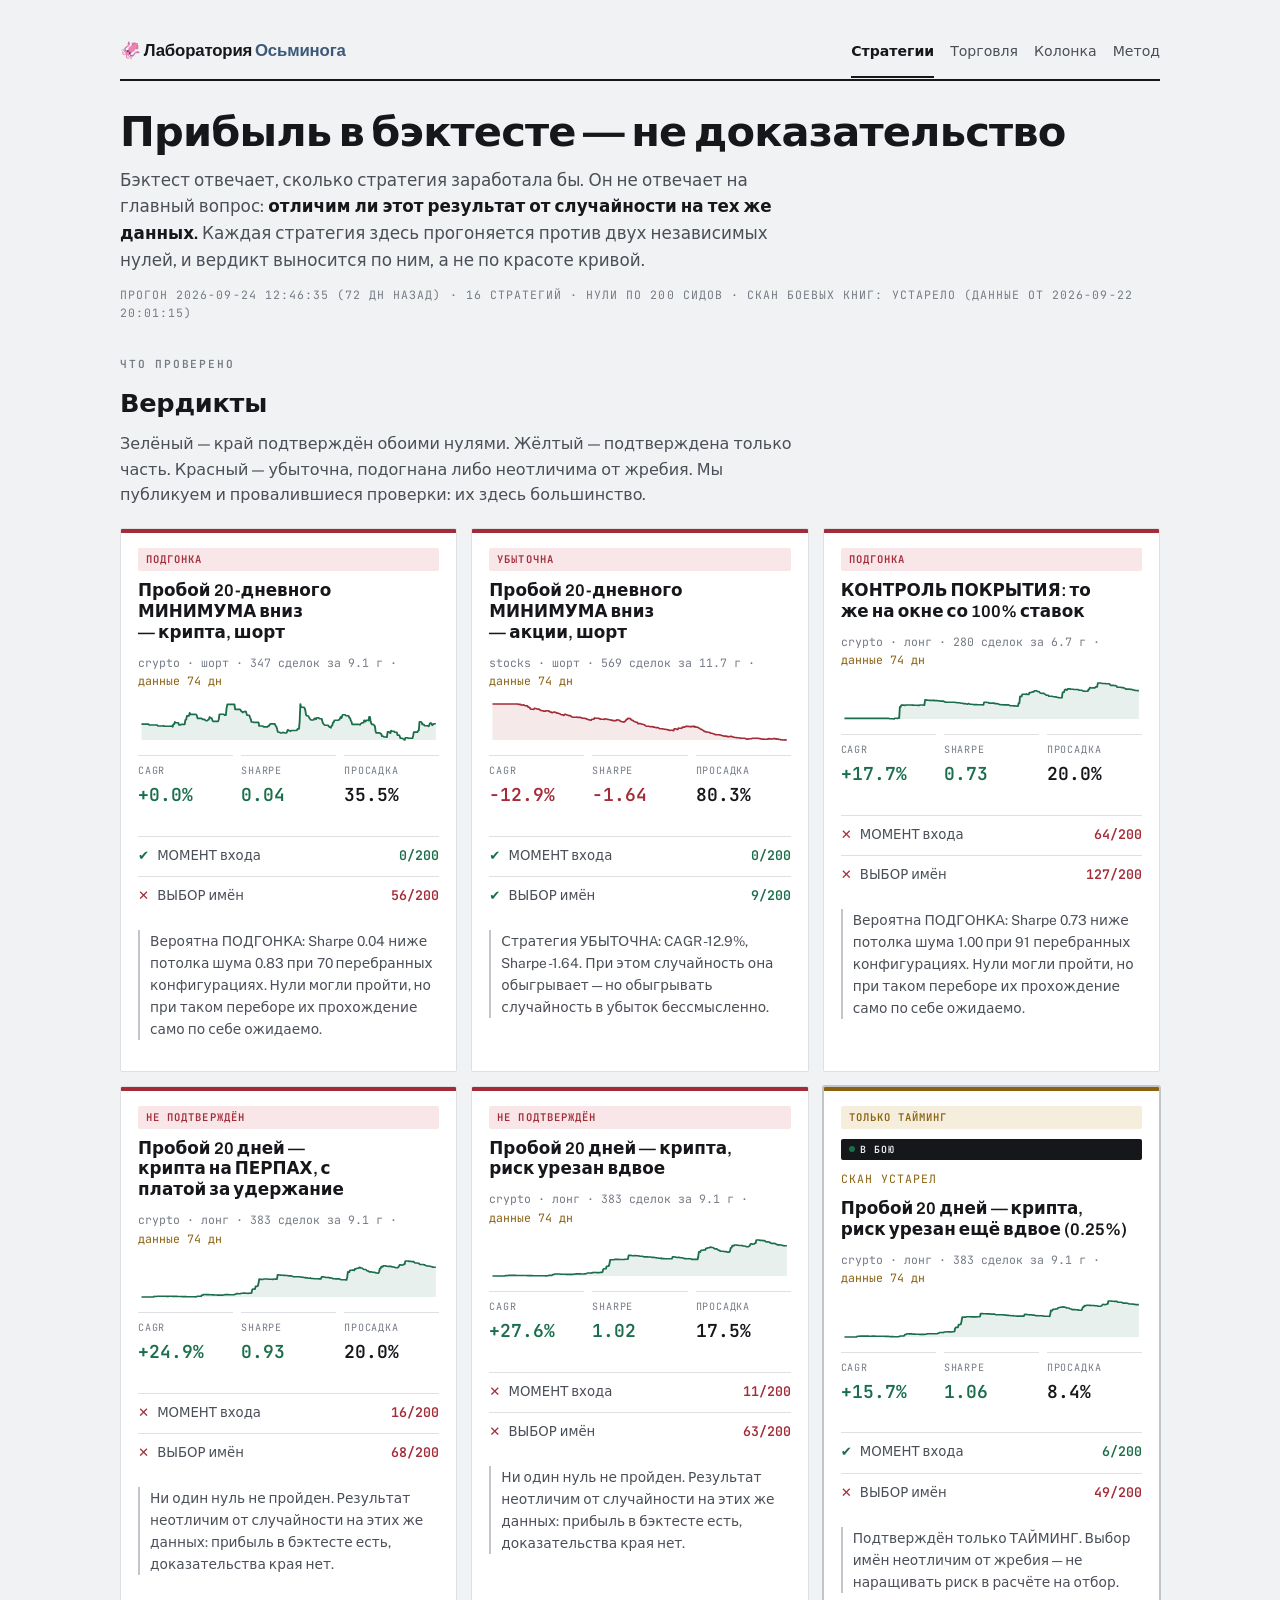
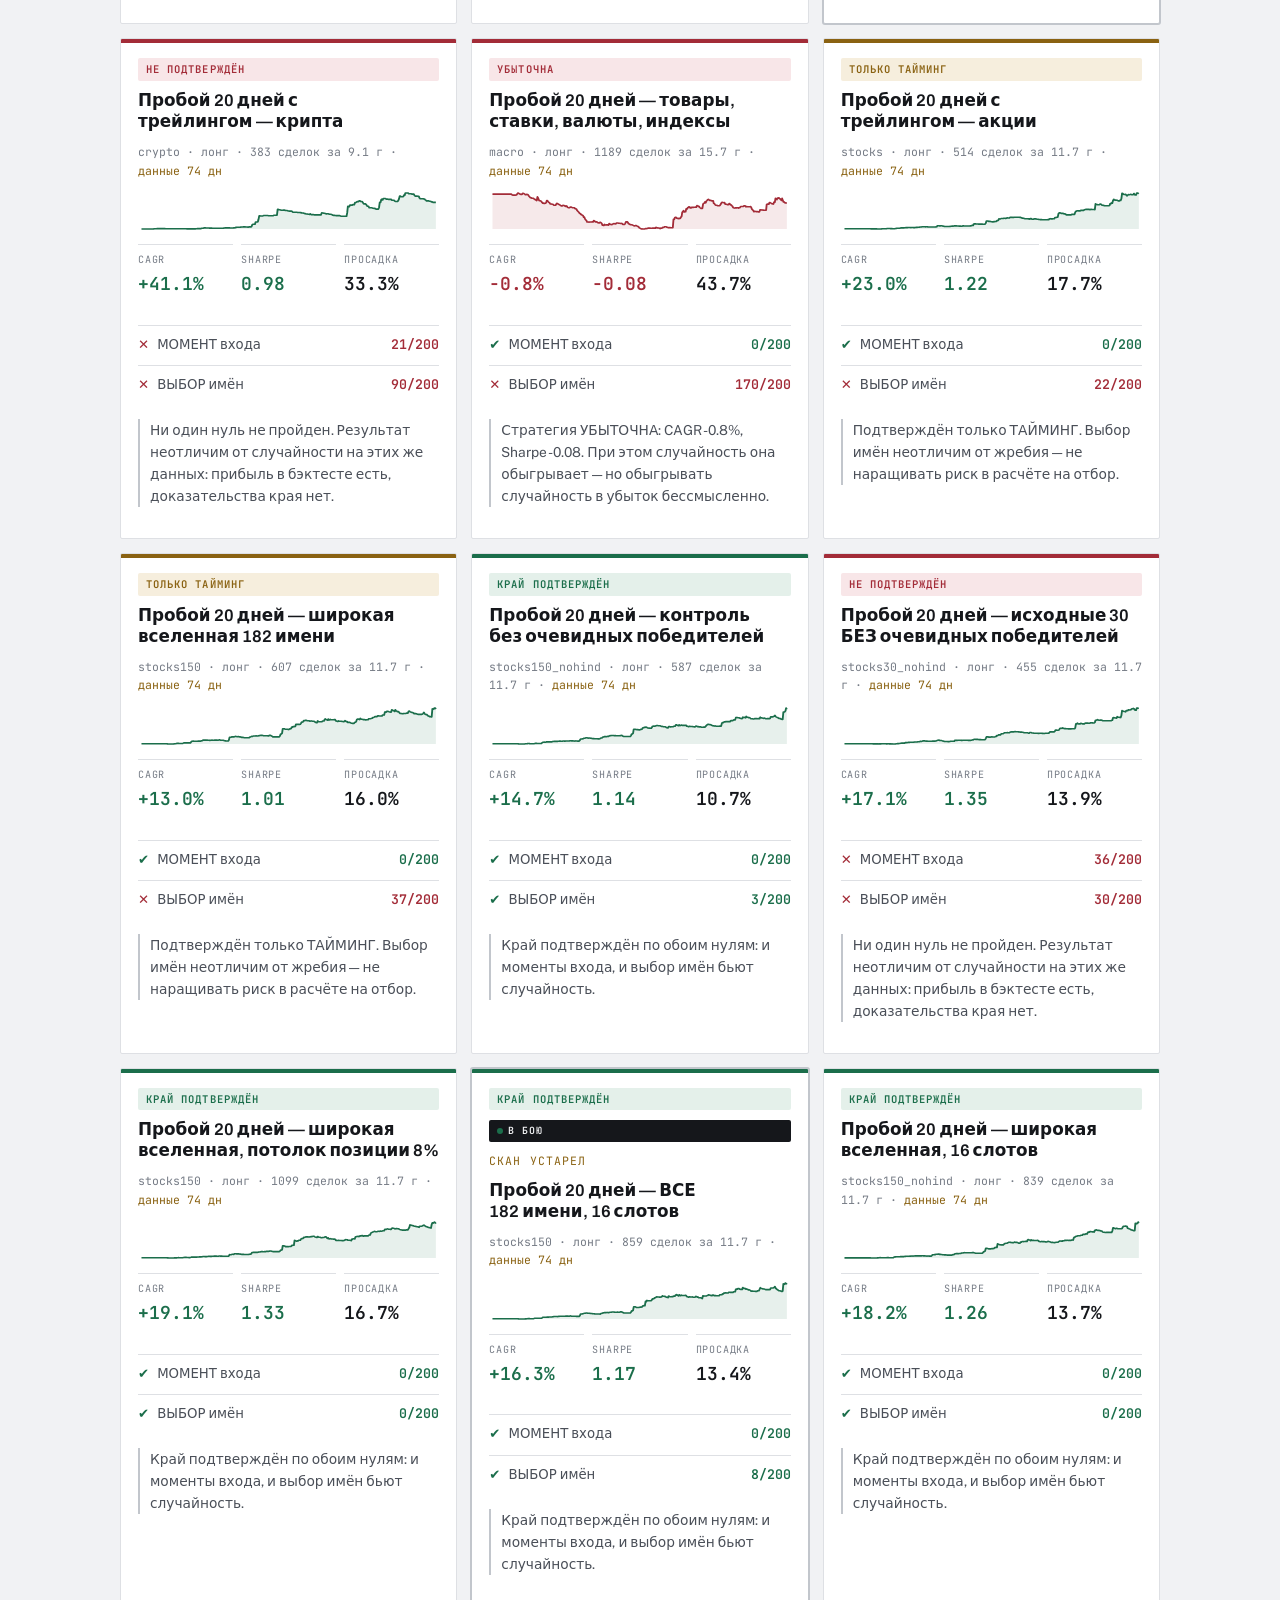
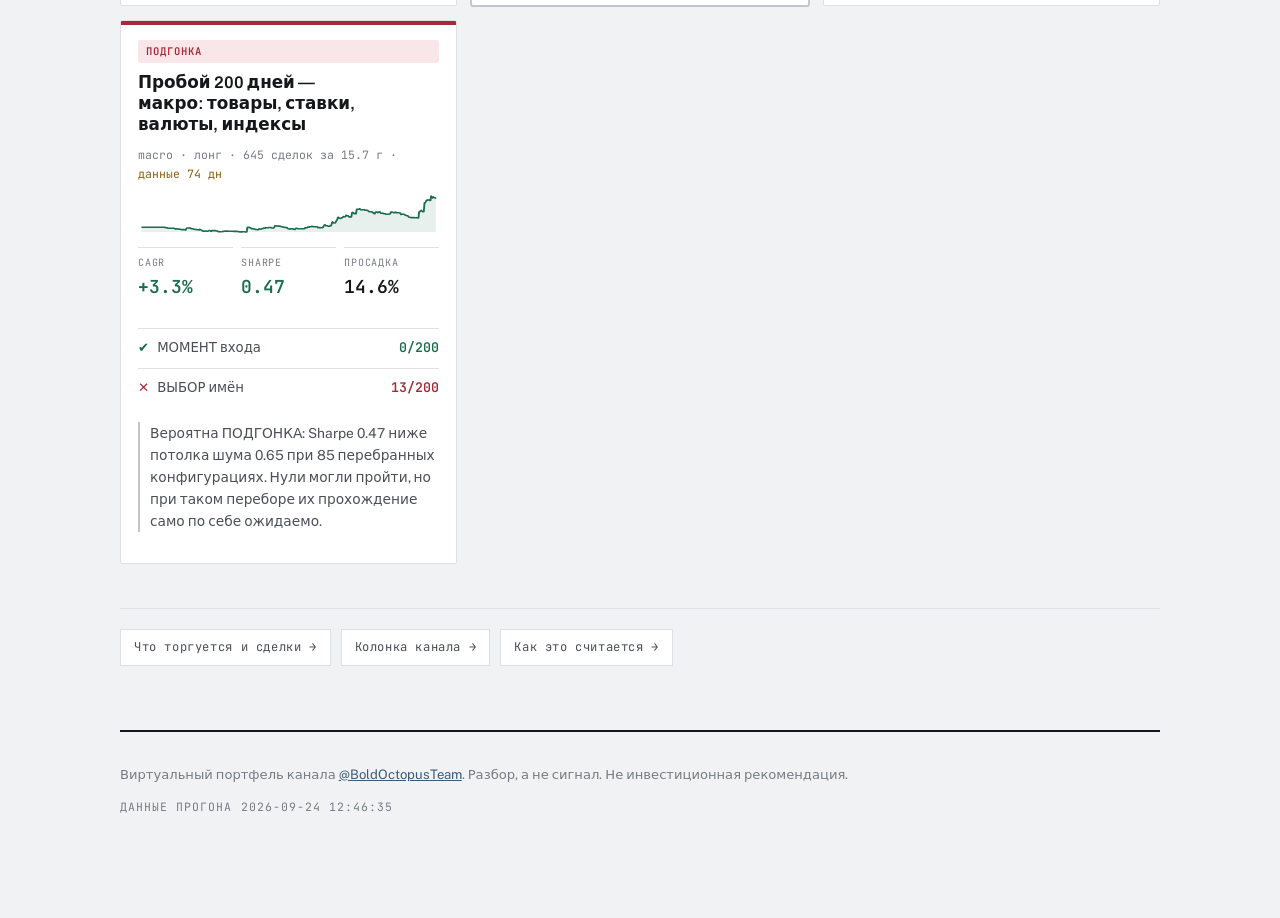
==== commit d90bc4c8: "lab: витрина на прогоне 24.09 — 16 стратегий, боевые pos8 и crypto-quarter, пометка «устарело» Сводк" ====
--- a/index.html
+++ b/index.html
@@ -48,21 +48,46 @@
 <script src="app.js"></script>
 <script>
 var LIVE = {books:{}};
+var DAY = 864e5, RUN_STALE_DAYS = 3;
 function liveOf(id){
   var bs = Object.values(LIVE.books || {});
   for (var i=0;i<bs.length;i++) if (bs[i].strategy===id) return bs[i];
   return null;
 }
+// Свежесть СЕЙЧАС, а не в момент прогона. health.state и age_days — снимок на момент
+// расчёта: у прогона 28.08 там навсегда «fresh, 1 дн», и без сравнения с часами зрителя
+// месячные данные выглядят свежими. То же со сканом: fresh_until опубликован, но раньше
+// страница его ни с чем не сравнивала.
+function ms(s){ var t = s ? Date.parse(s) : NaN; return isNaN(t) ? null : t; }
+function daysSince(s){ var t = ms(s); return t == null ? null : Math.floor((Date.now() - t) / DAY); }
+function scanExpired(d){
+  var fu = ms(d.fresh_until_utc) || ms(d.fresh_until);   // _utc — с явным поясом
+  return fu != null && Date.now() > fu;
+}
+function scanWhen(d){
+  return d.scan_at_utc ? d.scan_at_utc.replace("T", " ").replace(/:\d\dZ$/, " UTC")
+                       : String(d.scan_at || "?").replace("T", " ");
+}
 function loadLab(){
   fetch("lab.json").then(function(r){return r.json();}).then(function(d){
+    var runAge = daysSince(d.generated);
     document.getElementById("stamp").textContent = "прогон " + d.generated.replace("T"," ") +
+      (runAge != null && runAge > RUN_STALE_DAYS ? " (" + runAge + " дн назад)" : "") +
       " · " + d.strategies.length + " стратегий · нули по " +
-      ((d.strategies[0] && d.strategies[0].seeds) || 200) + " сидов";
+      ((d.strategies[0] && d.strategies[0].seeds) || 200) + " сидов" +
+      (LIVE.books && Object.keys(LIVE.books).length && scanExpired(LIVE)
+        ? " · скан боевых книг: устарело (данные от " + scanWhen(LIVE) + ")" : "");
     document.getElementById("foot").textContent = "данные прогона " + d.generated.replace("T"," ");
     document.getElementById("strats").innerHTML = d.strategies.map(function(s){
       var st = s.overall.state, r = s.real, h = s.health, lb = liveOf(s.id);
-      var stale = h.state !== "fresh" ? (" · данные " + h.age_days + " дн") : "";
-      var badge = lb ? ('<span class="livebadge">в бою</span>') : "";
+      var ranAge = daysSince(s.ran_at || d.generated);
+      var dataAge = daysSince(h.last_bar);
+      var stale = (ranAge != null && ranAge > RUN_STALE_DAYS)
+        ? (' · <span style="color:var(--warn)">данные ' +
+           (dataAge != null ? dataAge : ranAge) + ' дн</span>')
+        : (h.state !== "fresh" ? (" · данные " + h.age_days + " дн") : "");
+      var badge = lb ? ('<span class="livebadge">в бою</span>' +
+        (scanExpired(LIVE) ? ' <span class="stamp" style="color:var(--warn)">скан устарел</span>' : "")) : "";
       return '<article class="strat' + (lb ? " islive" : "") + '">' +
         '<div class="bar ' + st + '"></div><div class="body">' +
         '<span class="tag ' + st + '">' + (STATE_LABEL[st] || st) + '</span>' + badge +
--- a/style.css
+++ b/style.css
@@ -178,3 +178,16 @@
 .crumbs a{font-family:"JetBrains Mono",monospace;font-size:.76rem;letter-spacing:.05em;
   text-decoration:none;border:1px solid var(--rule);padding:8px 13px;color:var(--soft);background:var(--card)}
 .crumbs a:hover{border-color:var(--firm);color:var(--ink)}
+
+/* --- состав портфеля --- */
+.bookcard{border:1px solid var(--rule);background:var(--card);margin-bottom:14px}
+.bookcard header{display:flex;flex-wrap:wrap;gap:8px 16px;align-items:baseline;
+  padding:14px 17px;border-bottom:1px solid var(--rule);background:var(--paper)}
+.bookcard h3{font-size:1.05rem}
+.bookcard .bmeta{font-family:"JetBrains Mono",monospace;font-size:.74rem;color:var(--mute);
+  margin-left:auto;font-variant-numeric:tabular-nums}
+.bookcard .bpnl{font-family:"JetBrains Mono",monospace;font-size:1.05rem;font-weight:600}
+.bookcard table{min-width:520px}
+.bookcard thead th{background:var(--card)}
+.st{display:inline-block;width:7px;height:7px;border-radius:50%;margin-right:6px}
+.st.ok{background:var(--ok)} .st.warn{background:var(--warn)} .st.bad{background:var(--bad)}
